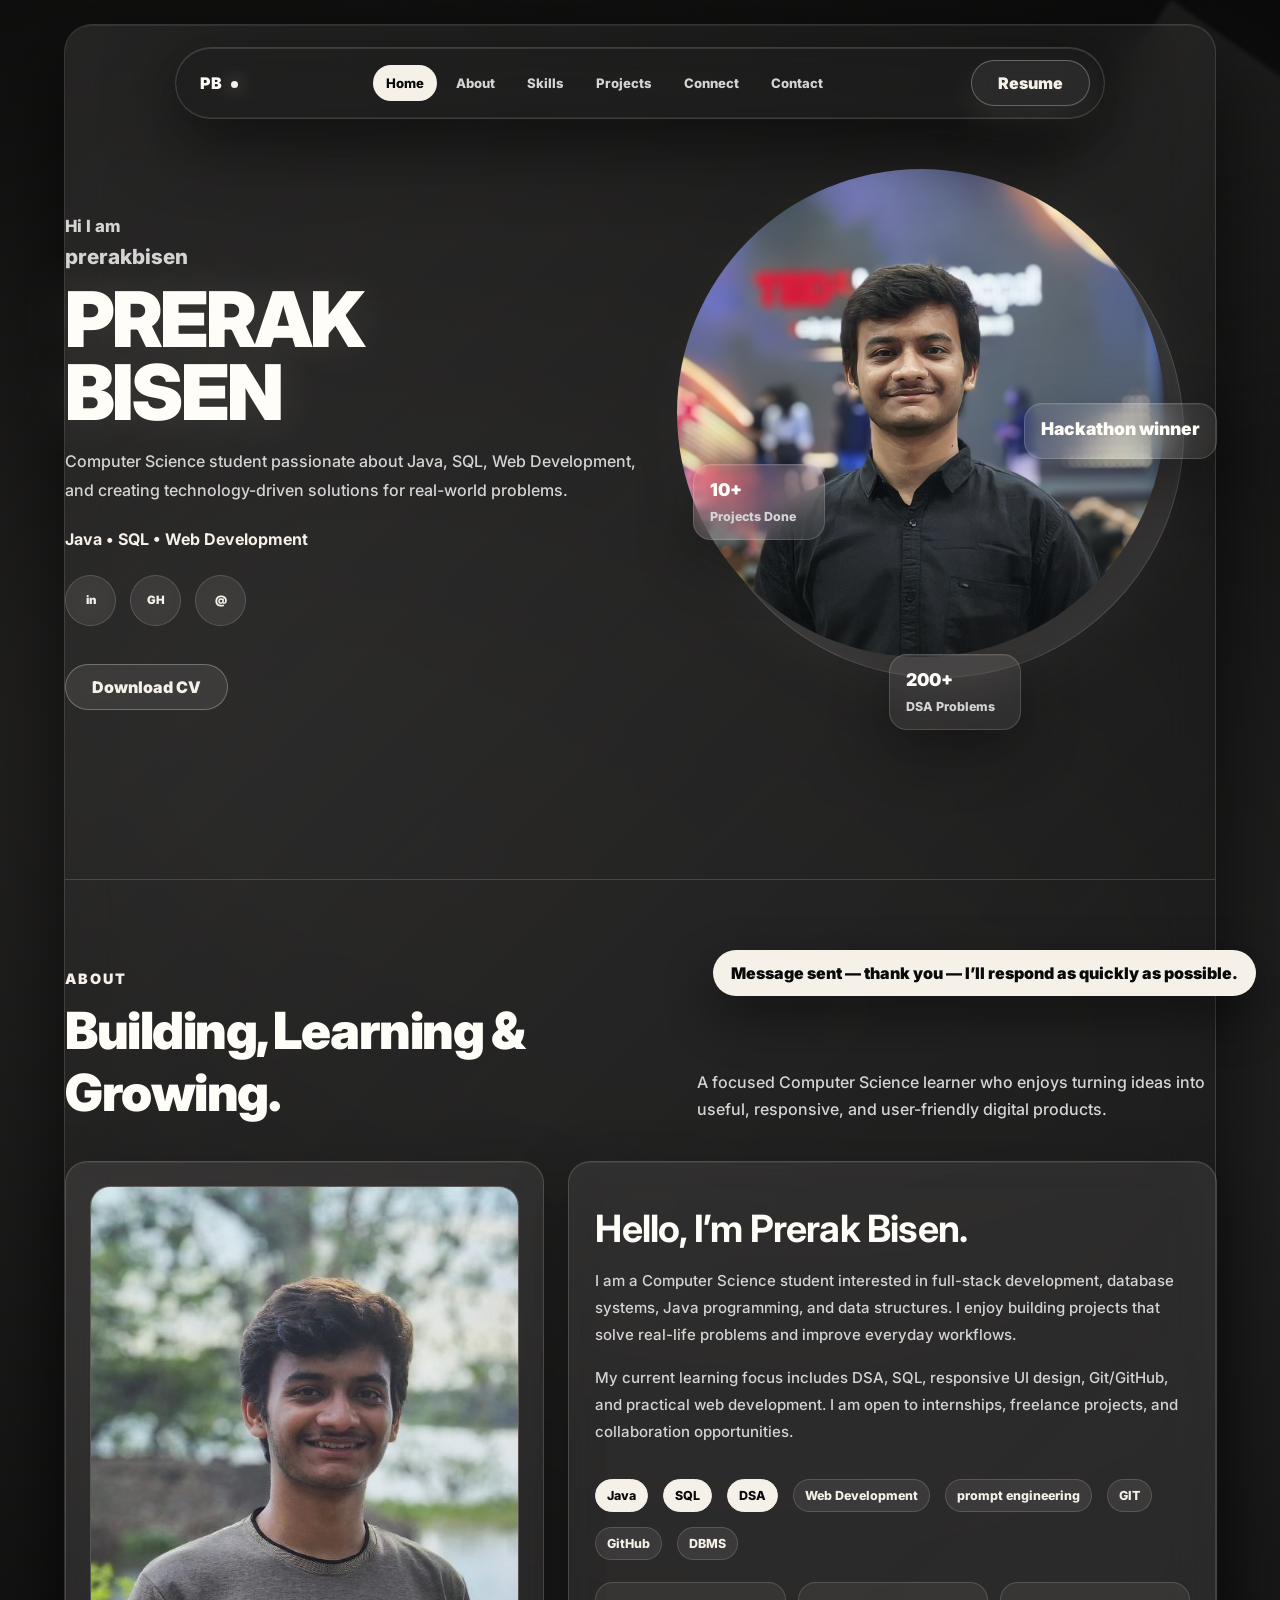
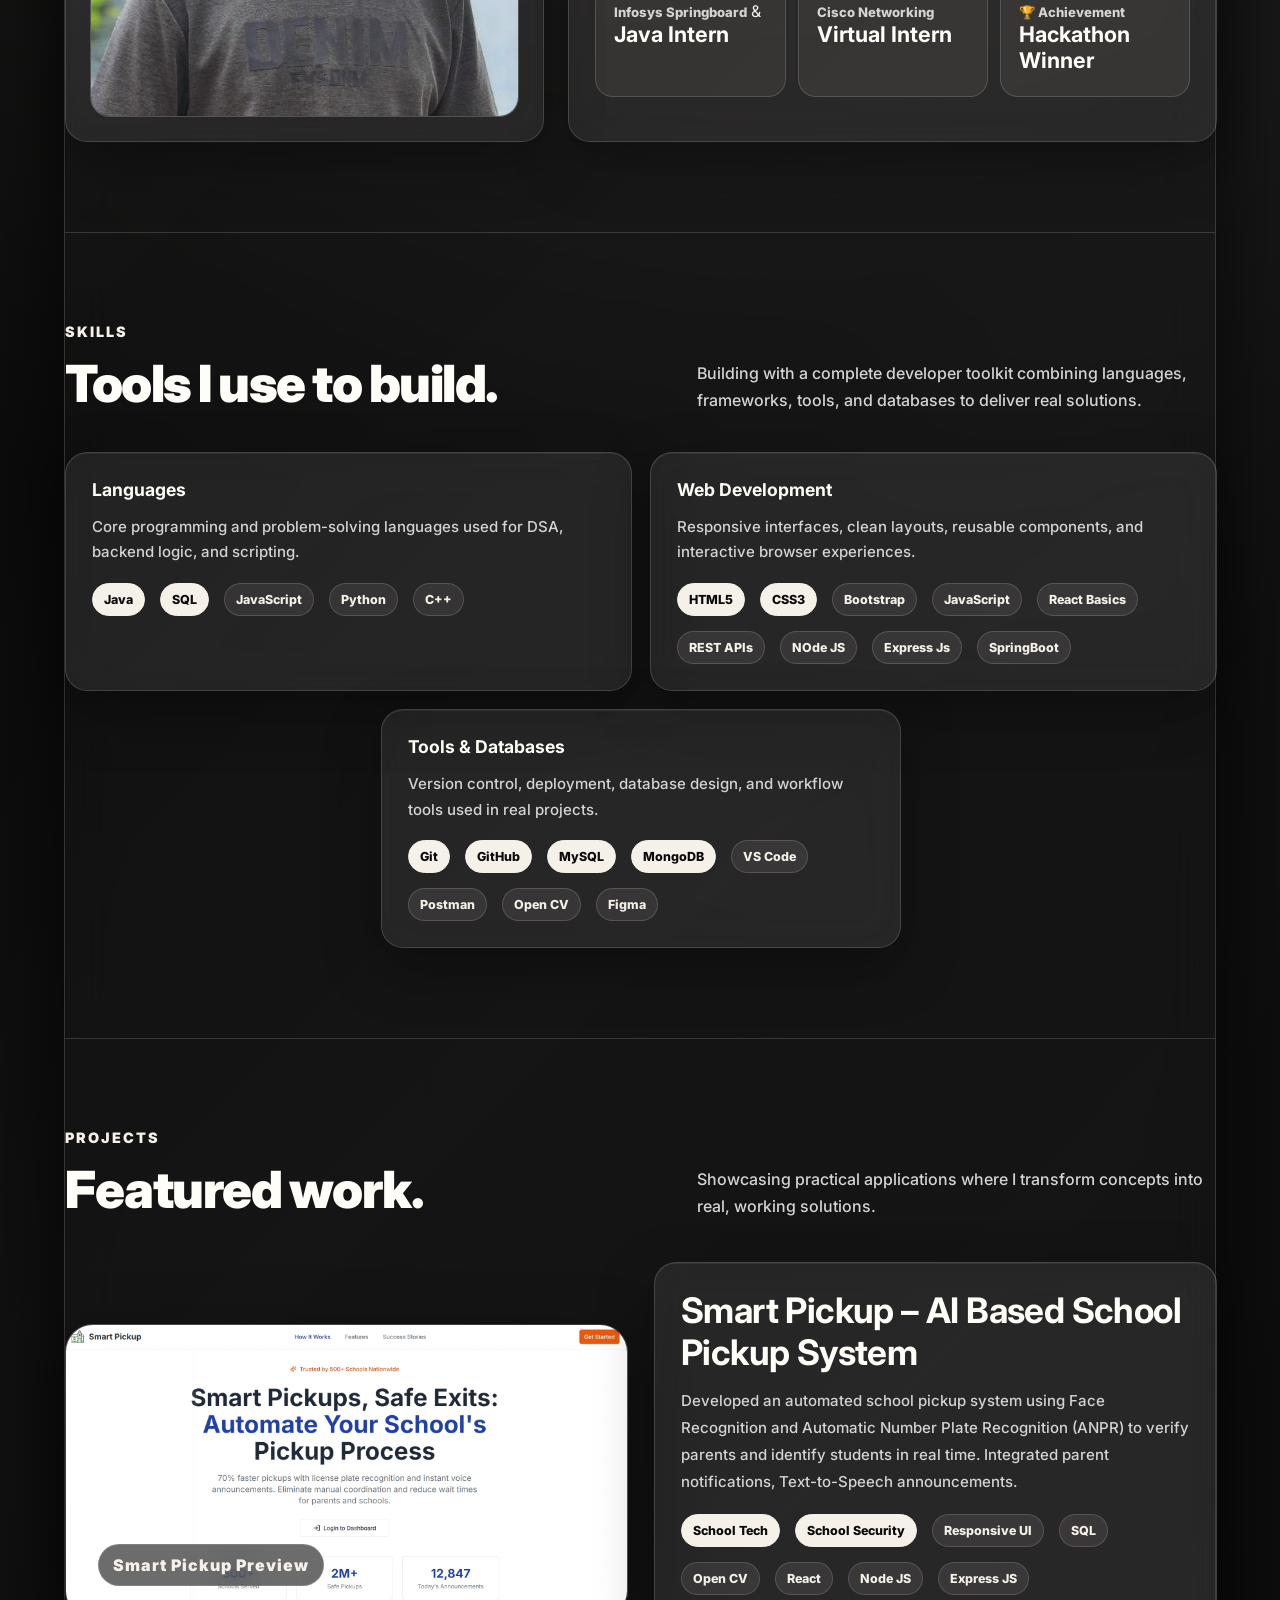
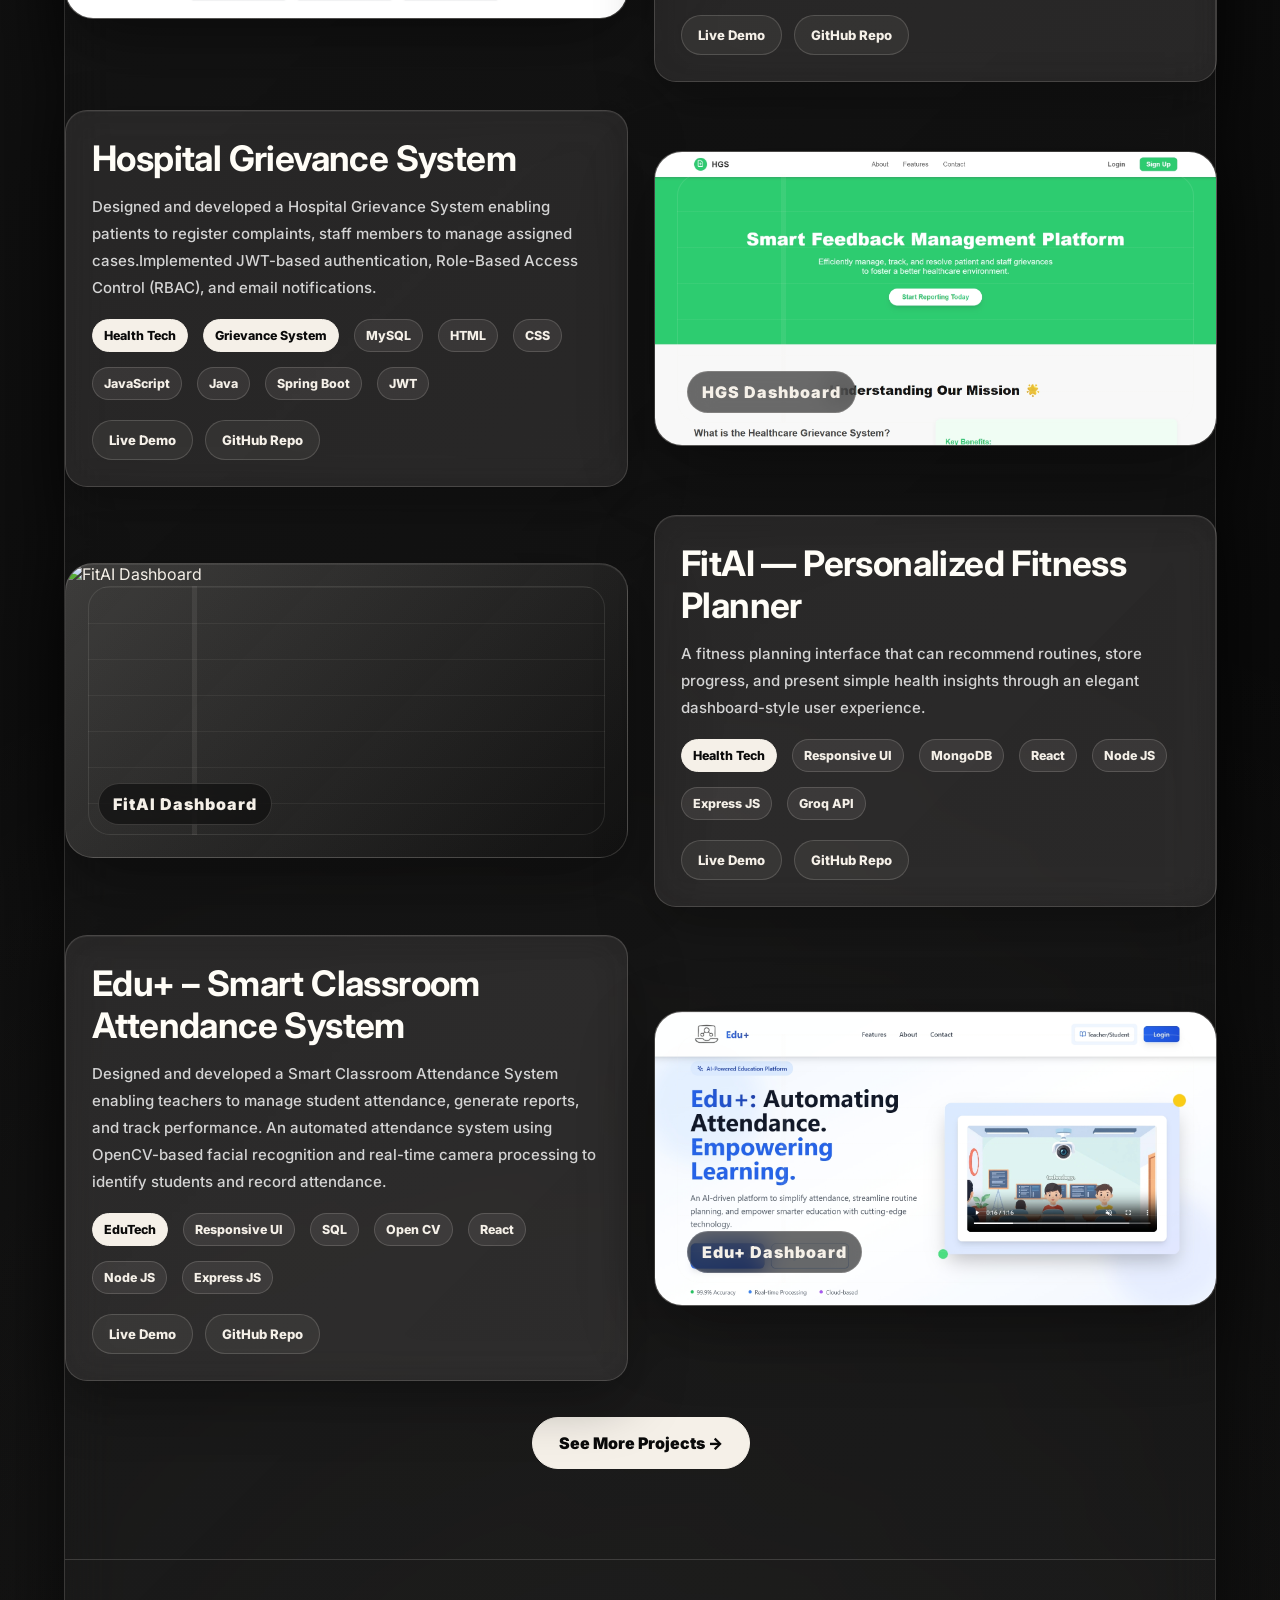
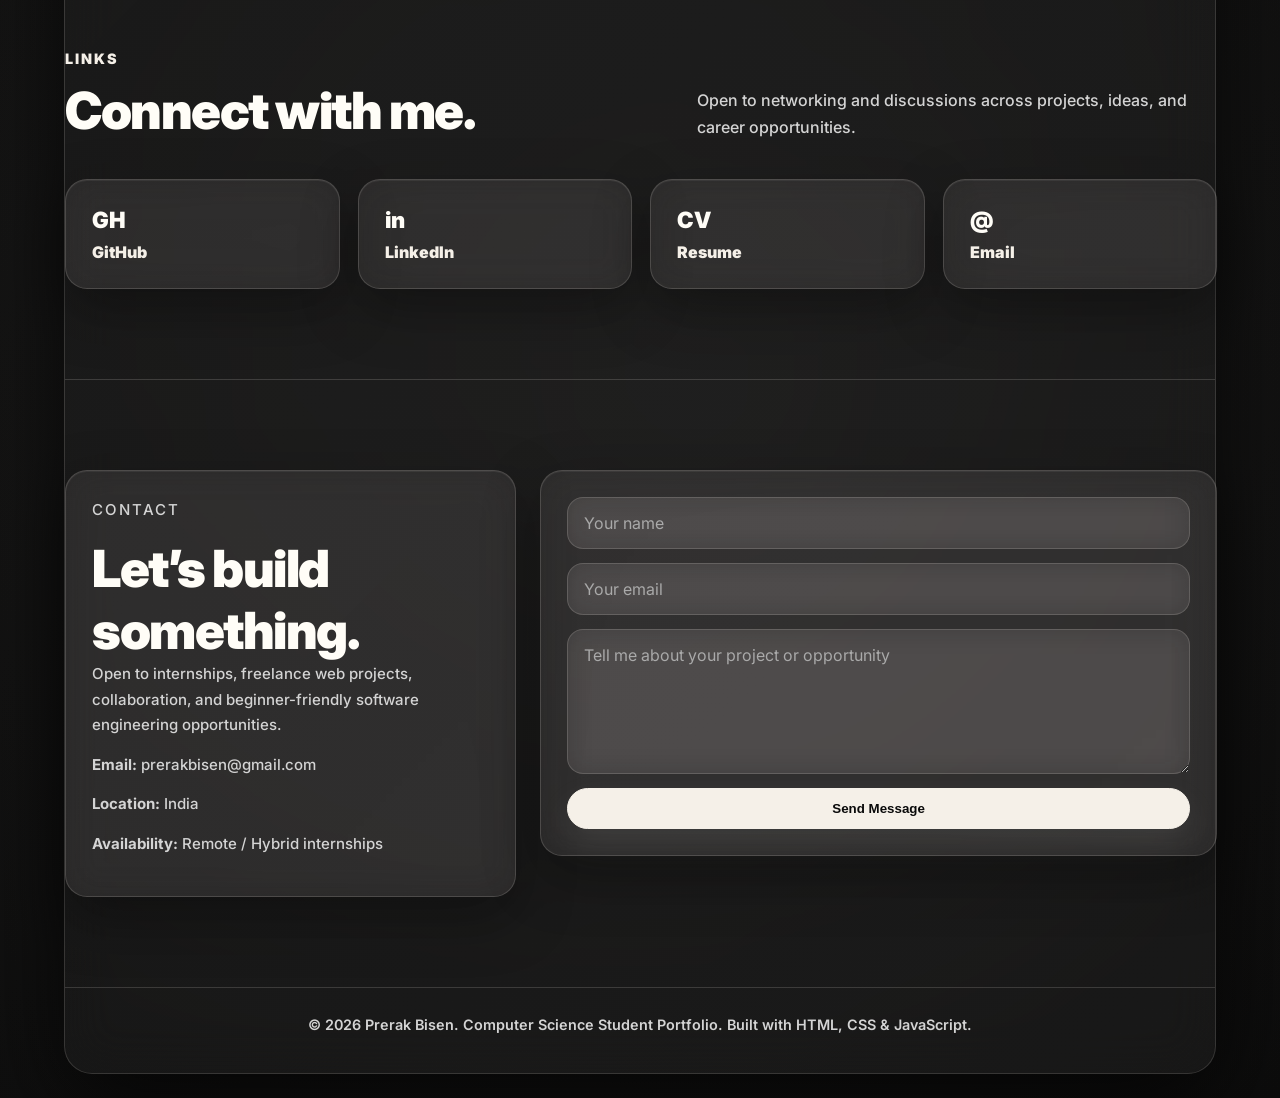
==== index.html @ e12904e0 "Portfolio" ====
<!DOCTYPE html>
<html lang="en">

<head>
  <meta charset="UTF-8" />
  <meta name="viewport" content="width=device-width, initial-scale=1.0" />
  <title>Preak Bisen | Portfolio</title>

  <link rel="preconnect" href="https://fonts.googleapis.com">
  <link rel="preconnect" href="https://fonts.gstatic.com" crossorigin>
  <link href="https://fonts.googleapis.com/css2?family=Inter:wght@400;500;600;700;800;900&display=swap"
    rel="stylesheet">
  <link rel="icon" href="projects_img/favicon.png" type="image/x-icon">
  <link rel="stylesheet" href="index.css">
</head>

<body>
  <div class="shell">
    <header class="navbar" id="navbar">
      <nav class="nav-inner" aria-label="Main navigation">

        <a href="#home" class="logo">PB</a>

        <button class="menu-btn" id="menuBtn" aria-label="Open menu" aria-expanded="false">☰</button>

        <ul class="nav-links" id="navLinks">
          <li><a class="active" href="#home">Home</a></li>
          <li><a href="#about">About</a></li>
          <li><a href="#skills">Skills</a></li>
          <li><a href="#projects">Projects</a></li>
          <li><a href="#connect">Connect</a></li>
          <li><a href="#contact">Contact</a></li>
        </ul>

        <!-- <a href="#contact" class="nav-cta">Hire Me</a> -->
        <a href="/projects_img/Prerak__Bisen.pdf" class="btn-outline nav-cta" open>Resume</a>
      </nav>
    </header>

    <main>
      <section id="home" class="hero container">
        <div class="hero-copy">
          <p class="eyebrow">Hi I am</p>

          <p class="name">prerakbisen</p>

          <h1>PRERAK<br>BISEN</h1>

          <p class="bio">
            Computer Science student passionate about Java, SQL, Web Development, and creating technology-driven
            solutions for real-world problems. <br>
          <h4>Java • SQL • Web Development</h4>
          </p>

          <div class="socials" aria-label="Social links">

            <a href="https://www.linkedin.com/in/prerakbisen/" target="_blank" rel="noopener" title="LinkedIn">in</a>
            <a href="https://github.com/prerakbisen" target="_blank" rel="noopener" title="GitHub">GH</a>
            <!-- <a href="https://twitter.com" target="_blank" rel="noopener" title="Twitter/X">X</a> -->
            <a href="mailto:prerakbisen@gmail.com" title="Email">@</a>
          </div>

          <div class="hero-actions">
            <!-- <a href="#contact" class="btn-primary">Hire Me</a> -->

            <a href="/projects_img/Prerak__Bisen.pdf" class="btn-outline" download>Download CV</a>
          </div>

        </div>

        <div class="hero-image" aria-label="Professional headshot">
          <div class="portrait-circle">
            <img src="projects_img/heroimg1.jpg" alt="Prerak Bisen" class="person-photo">
          </div>

          <div class="hero-floating-card hero-card-left">
            <strong>10+</strong>
            <span>Projects Done</span>
          </div>

          <div class="hero-floating-card hero-card-right">
            <strong>Hackathon winner</strong>
            <span></span>
          </div>

          <div class="hero-floating-card hero-card-bottom">
            <strong>200+</strong>
            <span>DSA Problems</span>
          </div>
        </div>
      </section>

      <section id="about">
        <div class="container">
          <div class="section-head">
            <div>
              <p class="section-kicker">About</p>
              <h2 class="section-title">Building, Learning & Growing.</h2>
            </div>
            <p class="section-desc">
              A focused Computer Science learner who enjoys turning ideas into useful, responsive, and user-friendly
              digital products.
            </p>
          </div>

          <div class="about-grid">
            <article class="glass-card about-photo-card">

              <div class="about-photo-frame">
                <img src="projects_img/aboutimg1.jpg" alt="Prerak Bisen" class="about-photo">
              </div>
            </article>

            <article class="glass-card about-content">

              <h3>Hello, I’m Prerak Bisen.</h3>
              <p>
                I am a Computer Science student interested in full-stack development, database systems, Java
                programming, and data structures. I enjoy building projects that solve real-life problems and improve
                everyday workflows.
              </p>
              <p>
                My current learning focus includes DSA, SQL, responsive UI design, Git/GitHub, and practical web
                development. I am open to internships, freelance projects, and collaboration opportunities.
              </p>

              <div class="badges">
                <span class="badge hot">Java</span>
                <span class="badge hot">SQL</span>
                <span class="badge hot">DSA</span>
                <span class="badge">Web Development</span>
                <span class="badge">prompt engineering</span>
                <span class="badge">GIT</span>
                <span class="badge">GitHub</span>
                <span class="badge">DBMS</span>

              </div>

              <div class="about-highlights">
                <div class="about-mini">
                  <span>Infosys Springboard</span> &
                  <strong>Java Intern</strong>
                </div>
                <div class="about-mini">
                  <span>Cisco Networking</span>
                  <strong>Virtual Intern</strong>
                </div>
                <div class="about-mini">
                  <span>🏆 Achievement</span>
                  <strong>Hackathon Winner</strong>
                </div>

              </div>

            </article>
          </div>
        </div>
      </section>

      <section id="skills">
        <div class="container">
          <div class="section-head">
            <div>
              <p class="section-kicker">Skills</p>
              <h2 class="section-title">Tools I use to build.</h2>
            </div>
            <p class="section-desc">Building with a complete developer toolkit combining languages, frameworks, tools, and databases to deliver real solutions.</p>
          </div>

          <div class="grid-3">
            <article class="glass-card">
              <h3>Languages</h3>

              <p>Core programming and problem-solving languages used for DSA, backend logic, and scripting.</p>
              <div class="badges">
                <span class="badge hot">Java</span>
                <span class="badge hot">SQL</span>
                <span class="badge">JavaScript</span>
                <span class="badge">Python</span>
                <span class="badge">C++</span>
              </div>
            </article>

            <article class="glass-card">
              <h3>Web Development</h3>

              <p>Responsive interfaces, clean layouts, reusable components, and interactive browser experiences.</p>
              <div class="badges">
                <span class="badge hot">HTML5</span>
                <span class="badge hot">CSS3</span>
                <span class="badge">Bootstrap</span>
                <span class="badge">JavaScript</span>
                <span class="badge">React Basics</span>
                <span class="badge">REST APIs</span>
                <span class="badge">NOde JS</span>
                <span class="badge">Express Js</span>
                <span class="badge">SpringBoot</span>
              </div>
            </article>

            <article class="glass-card">
              <h3>Tools & Databases</h3>

              <p>Version control, deployment, database design, and workflow tools used in real projects.</p>
              <div class="badges">
                <span class="badge hot">Git</span>
                <span class="badge hot">GitHub</span>
                <span class="badge hot">MySQL</span>
                <span class="badge hot">MongoDB</span>
                <span class="badge">VS Code</span>
                <span class="badge">Postman</span>
                <span class="badge">Open CV</span>
                <span class="badge">Figma</span>
              </div>
            </article>
          </div>
        </div>
      </section>

      <section id="projects">
        <div class="container">
          <div class="section-head">
            <div>
              <p class="section-kicker">Projects</p>
              <h2 class="section-title">Featured work.</h2>
            </div>
            <p class="section-desc">Showcasing practical applications where I transform concepts into real, working solutions.</p>
          </div>

          <!-- <div class="projects-grid"> -->
          <!-- <article class="glass-card project-card">

              <h3>Notica School Alert System</h3>
              <p>A notification-based school pickup system that helps primary school staff inform students when their
                parents arrive at the gate.</p>
              <div class="badges"><span class="badge">HTML</span><span class="badge">CSS</span><span
                  class="badge">JavaScript</span><span class="badge">Firebase</span></div>
              <div class="project-links"><a class="small-link" href="#">Live Demo</a><a class="small-link"
                  href="#">GitHub Repo</a></div>
            </article> -->

          <!-- <article class="glass-card project-card">

              <h3>FitAI Fitness Planner</h3>
              <p>A smart fitness planning concept that recommends workout routines, tracks progress, and gives
                personalized health-focused guidance.</p>
              <div class="badges"><span class="badge">JavaScript</span><span class="badge">UI Design</span><span
                  class="badge">Local Storage</span></div>
              <div class="project-links"><a class="small-link" href="#">Live Demo</a><a class="small-link"
                  href="#">GitHub Repo</a></div>
            </article> -->
          <!-- </div> -->

          <div class="project-showcase" aria-label="Project image gallery and details">
            <article class="zigzag-project">

              <div class="project-visual" data-label="Smart Pickup Preview">
                <img src="/projects_img/smartpickup.png" alt="Smart Pickup Preview">
              </div>
              <div class="glass-card zigzag-content">
                <h3>Smart Pickup – AI Based School Pickup System</h3>
                <p>
                  Developed an automated school pickup system using Face Recognition and Automatic Number Plate
                  Recognition (ANPR) to verify
                  parents and identify students in real time. Integrated parent notifications, Text-to-Speech
                  announcements.
                </p>
                <div class="badges">
                  <span class="badge hot">School Tech</span>
                  <span class="badge hot">School Security</span>
                  <span class="badge">Responsive UI</span>
                  <span class="badge">SQL</span>
                  <span class="badge">Open CV</span>
                  <span class="badge">React</span>
                  <span class="badge">Node JS</span>
                  <span class="badge">Express JS</span>
                </div>
                <div class="zigzag-actions">
                  <a class="small-link" href="https://smart-pickup-home.vercel.app/" target="_blank" rel="noopener">Live
                    Demo</a>
                  <a class="small-link" href="https://github.com/prerakbisen/Smart_pickup" target="_blank"
                    rel="noopener">GitHub Repo</a>
                </div>
              </div>
            </article>


            <article class="zigzag-project">

              <div class="project-visual" data-label="HGS Dashboard">
                <img src="/projects_img/hgs.png" alt="HGS Dashboard">
              </div>
              <div class="glass-card zigzag-content">
                <h3>Hospital Grievance System</h3>
                <p>
                  Designed and developed a Hospital Grievance System enabling patients to register complaints, staff
                  members to manage assigned cases.Implemented JWT-based authentication, Role-Based Access Control (RBAC), and email notifications.
                </p>
                <div class="badges">
                  <span class="badge hot">Health Tech</span>
                  <span class="badge hot">Grievance System</span>
                  <!-- <span class="badge">SQL</span> -->
                  <span class="badge">MySQL</span>
                  <span class="badge">HTML</span>
                  <span class="badge">CSS</span>
                  <span class="badge">JavaScript</span>
                  <span class="badge">Java</span>
                  <span class="badge">Spring Boot</span>
                  <span class="badge">JWT</span>
                </div>
                <div class="zigzag-actions">

                  <a class="small-link" href="https://prerakbisen.github.io/hgs/" target="_blank" rel="noopener">Live Demo</a>
                  <a class="small-link" href="https://github.com/prerakbisen/Resolve_It" target="_blank" rel="noopener">GitHub Repo</a>
                </div>
              </div>
            </article>

            <article class="zigzag-project">

              <div class="project-visual" data-label="FitAI Dashboard">
                <img src="/projects_img/fitai.png" alt="FitAI Dashboard">
              </div>
              <div class="glass-card zigzag-content">
                <h3>FitAI — Personalized Fitness Planner</h3>
                <p>
                  A fitness planning interface that can recommend routines, store progress, and present simple health
                  insights through an elegant dashboard-style user experience.
                </p>
                <div class="badges">
                  <span class="badge hot">Health Tech</span>
                  <span class="badge">Responsive UI</span>
                  <span class="badge">MongoDB</span>
                  <!-- <span class="badge">Open CV</span> -->
                  <span class="badge">React</span>
                  <span class="badge">Node JS</span>
                  <span class="badge">Express JS</span>
                  <span class="badge">Groq API</span>
                </div>
                <div class="zigzag-actions">

                  <a class="small-link" href="https://navkalpana-ricr-nk-0043-ui.onrender.com/" target="_blank"
                    rel="noopener">Live Demo</a>
                  <a class="small-link" href="https://github.com/prerakbisen/NavKalpana-RICR-NK-0043" target="_blank"
                    rel="noopener">GitHub Repo</a>
                </div>
              </div>
            </article>


            <article class="zigzag-project">

              <div class="project-visual" data-label="Edu+ Dashboard">
                <img src="/projects_img/edu+.png" alt="Edu+ Dashboard">
              </div>
              <div class="glass-card zigzag-content">
                <h3>Edu+ – Smart Classroom Attendance System</h3>
                <p>
                  Designed and developed a Smart Classroom Attendance System enabling teachers to manage student attendance, generate reports, and track performance.
                  An automated attendance system using OpenCV-based facial recognition and real-time camera processing to identify 
students and record attendance. 
                </p>
                <div class="badges">
                  <span class="badge hot">EduTech</span>
                  <span class="badge">Responsive UI</span>
                  <span class="badge">SQL</span>
                  <span class="badge">Open CV</span>
                  <span class="badge">React</span>
                  <span class="badge">Node JS</span>
                  <span class="badge">Express JS</span>
                </div>
                <div class="zigzag-actions">

                  <a class="small-link" href="https://eduplus-home.vercel.app/" target="_blank" rel="noopener">Live Demo</a>
                  <a class="small-link" href="https://github.com/prerakbisen/eduplus" target="_blank" rel="noopener">GitHub Repo</a>
                </div>
              </div>
            </article>

            
          </div>

          <div class="projects-actions">
            <a class="see-more-btn" href="projects.html">See More Projects →</a>
          </div>
        </div>
      </section>

      <section id="connect">
        <div class="container">
          <div class="section-head">
            <div>
              <p class="section-kicker">Links</p>
              <h2 class="section-title">Connect with me.</h2>
            </div>
            <p class="section-desc">Open to networking and discussions across projects, ideas, and career opportunities.</p>
          </div>

          <div class="connect-row">

            <a class="glass-card connect-btn" href="https://github.com/prerakbisen" target="_blank"
              rel="noopener"><span>GH</span>GitHub</a>
            <a class="glass-card connect-btn" href="https://in.linkedin.com/in/prerakbisen" target="_blank"
              rel="noopener"><span>in</span>LinkedIn</a>
            <a class="glass-card connect-btn" href="/projects_img/Prerak__Bisen.pdf" download><span>CV</span>Resume</a>
            <a class="glass-card connect-btn" href="mailto:prerakbisen@gmail.com"><span>@</span>Email</a>
          </div>
        </div>
      </section>

      <section id="contact">
        <div class="container contact-wrap">
          <div class="contact-info glass-card">
            <p class="section-kicker">Contact</p>
            <h2 class="section-title">Let’s build something.</h2>

            <p class="section-desc">Open to internships, freelance web projects, collaboration, and beginner-friendly
              software engineering opportunities.</p>
            <p><strong>Email:</strong> prerakbisen@gmail.com</p>
            <p><strong>Location:</strong> India</p>
            <p><strong>Availability:</strong> Remote / Hybrid internships</p>
          </div>

          <form class="glass-card" id="contactForm">
            <input type="text" name="name" placeholder="Your name" required>
            <input type="email" name="email" placeholder="Your email" required>
            <textarea name="message" placeholder="Tell me about your project or opportunity" required></textarea>
            <button class="btn-primary" type="submit">Send Message</button>
          </form>
        </div>
      </section>
    </main>

    <footer>

      © 2026 Prerak Bisen. Computer Science Student Portfolio. Built with HTML, CSS & JavaScript.
    </footer>
  </div>

  <div class="toast" id="toast">Message sent — thank you — I’ll respond as quickly as possible.</div>
  <script src="index.js"></script>
</body>

</html>
---- index.css ----
:root {
      --black: #0a0a0a;
      --black-2: #111111;
      --black-3: #1a1a1a;

      --cream: #f5f0e8;
      --cream-2: #fffdf7;

      --gray: #6b6b6b;
      --gray-light: #d4d4d4;
      --gray-soft: rgba(212, 212, 212, 0.12);

      --bg: var(--black);
      --text: var(--cream);
      --heading: var(--cream-2);
      --muted: var(--gray-light);
      --muted-dark: #9a9a9a;

      --glass: rgba(245, 240, 232, 0.075);
      --glass-strong: rgba(245, 240, 232, 0.13);
      --glass-dark: rgba(26, 26, 26, 0.68);

      --line: rgba(245, 240, 232, 0.16);
      --line-strong: rgba(245, 240, 232, 0.3);

      --shadow: 0 30px 95px rgba(0, 0, 0, 0.7);
      --glow: 0 0 70px rgba(245, 240, 232, 0.08);

      --nav-height: 70px;
      --section-width: 90vw;
      --section-max: 1280px;
      --radius-xl: 28px;
      --radius-lg: 22px;
      --radius-pill: 999px;
    }

    * {
      margin: 0;
      padding: 0;
      box-sizing: border-box;
    }

    html {
      scroll-behavior: smooth;
      scroll-padding-top: 120px;
    }

    body {
      font-family: "Inter", system-ui, -apple-system, BlinkMacSystemFont, "Segoe UI", sans-serif;
      color: var(--text);
      background:
        radial-gradient(circle at 15% 12%, rgba(245, 240, 232, 0.13), transparent 26%),
        radial-gradient(circle at 84% 18%, rgba(212, 212, 212, 0.08), transparent 24%),
        radial-gradient(circle at 55% 88%, rgba(245, 240, 232, 0.08), transparent 28%),
        linear-gradient(135deg, #000 0%, #111 42%, #050505 100%);
      min-height: 100vh;
      overflow-x: hidden;
    }

    body::before {
      content: "";
      position: fixed;
      inset: 0;
      background-image:
        linear-gradient(rgba(245, 240, 232, 0.035) 1px, transparent 1px),
        linear-gradient(90deg, rgba(245, 240, 232, 0.035) 1px, transparent 1px);
      background-size: 58px 58px;
      mask-image: radial-gradient(circle at center, #000 0%, transparent 78%);
      pointer-events: none;
      z-index: -2;
    }

    body::after {
      content: "";
      position: fixed;
      width: 560px;
      height: 560px;
      right: -240px;
      top: 110px;
      background: linear-gradient(135deg, rgba(245, 240, 232, 0.08), transparent 60%);
      transform: rotate(35deg);
      pointer-events: none;
      z-index: -1;
      filter: blur(2px);
    }

    a {
      color: inherit;
      text-decoration: none;
    }

    img {
      max-width: 100%;
      display: block;
    }

    .shell {
      width: var(--section-width);
      max-width: var(--section-max);
      margin: 24px auto;
      border: 1px solid var(--line);
      border-radius: var(--radius-xl);
      background: rgba(26, 26, 26, 0.32);
      box-shadow: var(--shadow), inset 0 1px 0 rgba(255, 253, 247, 0.08);
      backdrop-filter: blur(24px);
      -webkit-backdrop-filter: blur(24px);
      overflow: visible;
      position: relative;
    }

    .shell::before {
      content: "";
      position: absolute;
      inset: 0;
      border-radius: inherit;
      background:
        linear-gradient(135deg, rgba(245, 240, 232, 0.08), transparent 28%, rgba(212, 212, 212, 0.035));
      pointer-events: none;
    }

    .container {
      width: var(--section-width);
      max-width: calc(var(--section-max) - 120px);
      margin: 0 auto;
      position: relative;
      z-index: 2;
    }

    .navbar {
      position: sticky;
      top: 22px;
      left: auto;
      transform: none;
      width: min(930px, 90vw);
      min-height: var(--nav-height);
      z-index: 1000;
      margin: 22px auto 0;
      background: rgba(26, 26, 26, 0.66);
      border: 1px solid var(--line);
      border-radius: var(--radius-pill);
      backdrop-filter: blur(28px) saturate(150%);
      -webkit-backdrop-filter: blur(28px) saturate(150%);
      box-shadow:
        0 20px 70px rgba(0, 0, 0, 0.62),
        inset 0 1px 0 rgba(255, 253, 247, 0.12),
        inset 0 -1px 0 rgba(245, 240, 232, 0.06);
      transition: 0.32s ease;
    }

    .navbar.scrolled {
      top: 14px;
      width: min(820px, 90vw);
      background: rgba(10, 10, 10, 0.78);
    }

    .nav-inner {
      min-height: var(--nav-height);
      padding: 0 14px 0 24px;
      display: flex;
      align-items: center;
      justify-content: space-between;
      gap: 16px;
    }

    .logo {
      font-weight: 900;
      color: var(--cream-2);
      letter-spacing: 1px;
      font-size: 1rem;
      white-space: nowrap;
    }

    .logo::after {
      content: "";
      display: inline-block;
      width: 7px;
      height: 7px;
      margin-left: 8px;
      border-radius: 50%;
      background: var(--cream);
      box-shadow: 0 0 18px rgba(245, 240, 232, 0.7);
      vertical-align: middle;
    }

    .nav-links {
      display: flex;
      align-items: center;
      gap: 6px;
      list-style: none;
      font-size: 0.82rem;
      font-weight: 800;
      color: var(--muted);
    }

    .nav-links a {
      display: block;
      padding: 10px 13px;
      border-radius: var(--radius-pill);
      transition: 0.25s ease;
    }

    .nav-links a:hover,
    .nav-links a.active {
      background: var(--cream);
      color: var(--black);
    }

    .nav-cta,
    .btn-primary {
      border: 1px solid var(--cream);
      background: var(--cream);
      color: var(--black);
      font-weight: 900;
      padding: 12px 22px;
      border-radius: var(--radius-pill);
      cursor: pointer;
      transition: 0.25s ease;
      white-space: nowrap;
      box-shadow: 0 14px 34px rgba(245, 240, 232, 0.08);
    }

    .nav-cta:hover,
    .btn-primary:hover {
      transform: translateY(-2px);
      background: var(--cream-2);
      box-shadow: 0 18px 48px rgba(245, 240, 232, 0.13);
    }

    .menu-btn {
      display: none;
      width: 44px;
      height: 44px;
      border: 1px solid var(--line);
      border-radius: 50%;
      background: rgba(245, 240, 232, 0.08);
      color: var(--cream);
      font-size: 1.35rem;
      cursor: pointer;
    }

    .hero {
      min-height: 700px;
      display: grid;
      grid-template-columns: 1fr 0.9fr;
      align-items: center;
      gap: 45px;
      padding: 70px 0 80px;
    }

    .eyebrow {
      color: var(--muted);
      font-weight: 800;
      font-size: 1.05rem;
      margin-bottom: 8px;
    }

    .hero .name {
      color: var(--gray-light);
      font-size: 1.3rem;
      font-weight: 800;
    }

    .hero h1 {
      font-size: clamp(2.8rem, 6vw, 5.7rem);
      line-height: 0.95;
      color: var(--heading);
      letter-spacing: -3px;
      margin: 15px 0 17px;
      font-weight: 900;
      text-shadow: 0 0 50px rgba(245, 240, 232, 0.12);
    }

    .bio {
      max-width: 620px;
      color: var(--muted);
      line-height: 1.8;
      font-weight: 500;
      margin-bottom: 24px;
    }

    .socials {
      display: flex;
      gap: 14px;
      margin: 26px 0 38px;
    }

    .socials a {
      width: 51px;
      height: 51px;
      display: grid;
      place-items: center;
      border-radius: 50%;
      background: var(--glass);
      border: 1px solid var(--line);
      color: var(--cream);
      font-size: 0.72rem;
      font-weight: 900;
      transition: 0.25s ease;
      backdrop-filter: blur(12px);
    }

    .socials a:hover {
      color: var(--black);
      background: var(--cream);
      transform: translateY(-3px);
    }

    .hero-actions {
      display: flex;
      align-items: center;
      gap: 16px;
      margin-bottom: 62px;
      flex-wrap: wrap;
    }

    .btn-outline {
      border: 1px solid var(--line-strong);
      color: var(--cream);
      background: var(--glass);
      font-weight: 900;
      padding: 12px 26px;
      border-radius: var(--radius-pill);
      cursor: pointer;
      transition: 0.25s ease;
      backdrop-filter: blur(14px);
    }

    .btn-outline:hover {
      color: var(--black);
      background: var(--cream);
      transform: translateY(-2px);
    }

    .stats {
      display: inline-grid;
      grid-template-columns: repeat(3, 1fr);
      background: var(--glass);
      border-radius: 18px;
      border: 1px solid var(--line);
      overflow: hidden;
      min-width: 430px;
      backdrop-filter: blur(18px);
      box-shadow: var(--glow);
    }

    .stat {
      padding: 18px 22px;
      border-right: 1px solid var(--line);
    }

    .stat:last-child {
      border-right: 0;
    }

    .stat strong {
      display: block;
      color: var(--cream-2);
      font-size: 1.15rem;
      margin-bottom: 7px;
      font-weight: 900;
    }

    .stat span {
      color: var(--gray-light);
      font-size: 0.86rem;
      font-weight: 800;
    }

    .hero-image {
      position: relative;
      min-height: 520px;
      display: grid;
      place-items: center;
    }

    .portrait-circle {
      width: min(440px, 80vw);
      aspect-ratio: 1;
      border-radius: 50%;
      background: rgba(245, 240, 232, 0.08);
      border: 1px solid var(--line);
      position: absolute;
      right: 6px;
      bottom: 22px;
      box-shadow: inset 0 0 90px rgba(245, 240, 232, 0.06), 0 0 80px rgba(245, 240, 232, 0.05);
      backdrop-filter: blur(16px);
    }

    .person-placeholder {
      position: relative;
      z-index: 2;
      width: min(360px, 72vw);
      height: 510px;
      border-radius: 180px 180px 24px 24px;
      background:
        linear-gradient(180deg, rgba(245, 240, 232, 0.22), rgba(245, 240, 232, 0.03)),
        linear-gradient(135deg, var(--cream), var(--gray), var(--black));
      filter: grayscale(1);
      display: flex;
      align-items: center;
      justify-content: center;
      text-align: center;
      padding: 32px;
      color: var(--cream);
      font-weight: 800;
      line-height: 1.5;
      clip-path: polygon(18% 0, 82% 0, 100% 22%, 100% 100%, 0 100%, 0 22%);
    }

    .person-placeholder::before {
      content: "";
      position: absolute;
      top: 38px;
      width: 132px;
      height: 132px;
      border-radius: 50%;
      background: var(--cream);
      box-shadow: 0 170px 0 80px var(--black-3);
      opacity: 0.9;
    }

    .person-placeholder span {
      position: relative;
      z-index: 4;
      margin-top: 330px;
      background: rgba(10, 10, 10, 0.58);
      border: 1px solid var(--line);
      padding: 10px 14px;
      border-radius: var(--radius-pill);
      backdrop-filter: blur(12px);
    }

    section:not(.hero) {
      padding: 90px 0;
      border-top: 1px solid var(--line);
    }

    .section-head {
      display: flex;
      justify-content: space-between;
      gap: 30px;
      align-items: end;
      margin-bottom: 38px;
    }

    .section-kicker {
      color: var(--cream);
      font-size: 0.9rem;
      font-weight: 900;
      text-transform: uppercase;
      letter-spacing: 2px;
      margin-bottom: 12px;
    }

    .section-title {
      color: var(--heading);
      font-size: clamp(2rem, 4vw, 3.25rem);
      letter-spacing: -1.5px;
      font-weight: 900;
    }

    .section-desc {
      max-width: 520px;
      color: var(--muted);
      line-height: 1.7;
      font-weight: 500;
    }

    .grid-3,
    .projects-grid,
    .connect-row {
      display: grid;
      gap: 18px;
    }

    .grid-3 {
      grid-template-columns: repeat(3, 1fr);
    }

    .projects-grid {
      grid-template-columns: repeat(2, 1fr);
    }

    .connect-row {
      grid-template-columns: repeat(4, 1fr);
    }

    .glass-card {
      background: var(--glass);
      border: 1px solid var(--line);
      border-radius: var(--radius-lg);
      padding: 26px;
      transition: 0.25s ease;
      box-shadow: 0 20px 55px rgba(0, 0, 0, 0.35), inset 0 1px 0 rgba(255, 253, 247, 0.06);
      backdrop-filter: blur(18px);
      -webkit-backdrop-filter: blur(18px);
    }

    .glass-card:hover {
      transform: translateY(-6px);
      border-color: var(--line-strong);
      background: var(--glass-strong);
    }

    .glass-card h3 {
      color: var(--heading);
      margin-bottom: 14px;
      font-size: 1.1rem;
    }

    .glass-card p {
      color: var(--muted);
      line-height: 1.7;
      font-size: 0.94rem;
      font-weight: 500;
    }

    .badges {
      display: flex;
      flex-wrap: wrap;
      gap: 15px;
      margin-top: 18px;
    }

    .badge {
      color: var(--cream);
      background: rgba(245, 240, 232, 0.08);
      border: 1px solid var(--line);
      padding: 8px 11px;
      border-radius: var(--radius-pill);
      font-size: 0.78rem;
      font-weight: 800;
    }

    .badge.hot {
      color: var(--black);
      background: var(--cream);
      border-color: var(--cream);
    }

    .about-grid {
      display: grid;
      grid-template-columns: 0.85fr 1.15fr;
      gap: 24px;
      align-items: stretch;
    }

    .about-photo-card {
      min-height: 430px;
      display: grid;
      place-items: center;
      overflow: hidden;
      position: relative;
    }

    .about-photo-card::after {
      content: "";
      position: absolute;
      width: 260px;
      height: 260px;
      border-radius: 50%;
      background: rgba(245, 240, 232, 0.08);
      filter: blur(4px);
      bottom: -80px;
      right: -60px;
    }

    .about-avatar {
      width: min(280px, 70vw);
      aspect-ratio: 1;
      border-radius: 50%;
      background:
        radial-gradient(circle at 50% 35%, var(--cream) 0 17%, transparent 18%),
        radial-gradient(circle at 50% 92%, var(--black-3) 0 36%, transparent 37%),
        linear-gradient(135deg, var(--cream), var(--gray), var(--black));
      border: 1px solid var(--line-strong);
      box-shadow: 0 28px 70px rgba(0,0,0,0.45), inset 0 1px 0 rgba(255,253,247,0.12);
      display: grid;
      place-items: end center;
      padding-bottom: 34px;
      color: var(--cream);
      font-weight: 900;
      letter-spacing: 1px;
      text-align: center;
      position: relative;
      z-index: 2;
    }

    .about-content {
      display: grid;
      align-content: center;
    }

    .about-content h3 {
      font-size: clamp(1.7rem, 3vw, 2.35rem);
      color: var(--heading);
      margin-bottom: 16px;
      letter-spacing: -0.8px;
    }

    .about-content p {
      color: var(--muted);
      line-height: 1.8;
      margin-bottom: 16px;
      font-weight: 500;
    }

    .about-highlights {
      display: grid;
      grid-template-columns: repeat(3, 1fr);
      gap: 12px;
      margin-top: 22px;
    }

    .about-mini {
      background: rgba(245, 240, 232, 0.06);
      border: 1px solid var(--line);
      border-radius: 18px;
      padding: 18px;
    }

    .about-mini strong {
      display: block;
      color: var(--cream-2);
      font-size: 1.35rem;
      margin-bottom: 5px;
    }

    .about-mini span {
      color: var(--muted);
      font-size: 0.82rem;
      font-weight: 800;
    }

    .project-card {
      position: relative;
      overflow: hidden;
      min-height: 265px;
    }

    .project-card::after {
      content: "";
      position: absolute;
      width: 170px;
      height: 170px;
      border-radius: 50%;
      background: rgba(245, 240, 232, 0.07);
      right: -60px;
      top: -60px;
      filter: blur(2px);
    }

    .project-card h3 {
      color: var(--heading);
      font-size: 1.35rem;
      margin-bottom: 13px;
      position: relative;
      z-index: 2;
    }

    .project-links {
      display: flex;
      gap: 12px;
      margin-top: 24px;
      flex-wrap: wrap;
      position: relative;
      z-index: 2;
    }

    .small-link {
      border: 1px solid var(--line);
      color: var(--cream);
      background: rgba(245, 240, 232, 0.06);
      padding: 9px 13px;
      border-radius: var(--radius-pill);
      font-size: 0.82rem;
      font-weight: 800;
      transition: 0.25s ease;
    }

    .small-link:hover {
      color: var(--black);
      background: var(--cream);
      border-color: var(--cream);
    }

    .project-showcase {
      margin-top: 42px;
      display: grid;
      gap: 28px;
    }

    .zigzag-project {
      display: grid;
      grid-template-columns: 1fr 1fr;
      gap: 26px;
      align-items: center;
    }

    .zigzag-project:nth-child(even) .project-visual {
      order: 2;
    }

    .project-visual {
      height: 295px;
      border-radius: 28px;
      border: 1px solid var(--line);
      background:
        linear-gradient(135deg, rgba(245,240,232,0.16), rgba(245,240,232,0.03)),
        linear-gradient(135deg, var(--black-3), var(--black));
      box-shadow: 0 24px 70px rgba(0,0,0,0.45), inset 0 1px 0 rgba(255,253,247,0.08);
      backdrop-filter: blur(18px);
      overflow: hidden;
      position: relative;
    }
    .project-visual img {
      width: 100%;
      height: 100%;
      object-fit: cover;
      display: block;
    }

    .project-visual::before {
      content: "";
      position: absolute;
      inset: 22px;
      border-radius: 22px;
      background:
        linear-gradient(90deg, transparent 0 20%, rgba(245,240,232,0.08) 20% 21%, transparent 21% 100%),
        linear-gradient(rgba(245,240,232,0.06) 1px, transparent 1px);
      background-size: 100% 100%, 100% 36px;
      border: 1px solid rgba(245,240,232,0.1);
      z-index: 1;
    }

    .project-visual::after {
      content: attr(data-label);
      position: absolute;
      left: 32px;
      bottom: 32px;
      color: var(--cream);
      font-weight: 900;
      letter-spacing: 1px;
      background: rgba(10,10,10,0.6);
      border: 1px solid var(--line);
      border-radius: var(--radius-pill);
      padding: 10px 14px;
      backdrop-filter: blur(14px);
      z-index: 2;
    }

    .zigzag-content h3 {
      color: var(--heading);
      font-size: clamp(1.5rem, 3vw, 2.2rem);
      margin-bottom: 14px;
      letter-spacing: -0.6px;
    }

    .zigzag-content p {
      color: var(--muted);
      line-height: 1.8;
      margin-bottom: 16px;
    }

    .zigzag-actions {
      display: flex;
      gap: 12px;
      flex-wrap: wrap;
      margin-top: 20px;
    }

    .zigzag-actions .small-link {
      padding: 11px 16px;
    }

    .projects-actions {
      display: flex;
      justify-content: center;
      margin-top: 36px;
    }

    .see-more-btn {
      display: inline-flex;
      align-items: center;
      gap: 10px;
      border: 1px solid var(--cream);
      background: var(--cream);
      color: var(--black);
      font-weight: 900;
      padding: 15px 26px;
      border-radius: var(--radius-pill);
      transition: 0.25s ease;
    }

    .see-more-btn:hover {
      transform: translateY(-3px);
      background: var(--cream-2);
      box-shadow: 0 20px 55px rgba(245,240,232,0.12);
    }

    .connect-btn {
      min-height: 105px;
      display: flex;
      flex-direction: column;
      justify-content: center;
      gap: 9px;
      font-weight: 900;
    }

    .connect-btn span {
      color: var(--heading);
      font-size: 1.4rem;
    }

    .contact-wrap {
      display: grid;
      grid-template-columns: 0.8fr 1.2fr;
      gap: 24px;
      align-items: start;
    }

    .contact-info p {
      margin-bottom: 14px;
    }

    form {
      display: grid;
      gap: 14px;
    }

    input,
    textarea {
      width: 100%;
      border: 1px solid var(--line);
      background: rgba(245, 240, 232, 0.08);
      color: var(--cream);
      border-radius: 16px;
      padding: 15px 16px;
      font: inherit;
      outline: none;
      backdrop-filter: blur(14px);
    }

    input::placeholder,
    textarea::placeholder {
      color: #aaa;
    }

    input:focus,
    textarea:focus {
      border-color: var(--cream);
      box-shadow: 0 0 0 4px rgba(245, 240, 232, 0.08);
    }

    textarea {
      min-height: 145px;
      resize: vertical;
    }

    footer {
      padding: 28px 0 40px;
      color: var(--muted);
      text-align: center;
      border-top: 1px solid var(--line);
      font-weight: 600;
      font-size: 0.9rem;
      position: relative;
      z-index: 2;
    }

    .toast {
      position: fixed;
      right: 24px;
      bottom: 24px;
      background: var(--cream);
      color: var(--black);
      padding: 13px 18px;
      border-radius: var(--radius-pill);
      font-weight: 900;
      transform: translateY(120px);
      transition: 0.3s ease;
      z-index: 2000;
      box-shadow: 0 20px 50px rgba(0,0,0,0.45);
    }

    .toast.show {
      transform: translateY(0);
    }

    @media (max-width: 1050px) {
      .nav-links {
        gap: 2px;
        font-size: 0.78rem;
      }

      .nav-links a {
        padding: 9px 10px;
      }
    }

    @media (max-width: 900px) {
      :root {
        --nav-height: 58px;
      }

      .shell {
        width: min(100% - 22px, var(--section-max));
        margin: 11px auto;
        border-radius: 24px;
      }

      .navbar,
      .navbar.scrolled {
        top: 12px;
        width: min(380px, calc(100% - 28px));
        min-height: var(--nav-height);
        border-radius: var(--radius-pill);
        margin-top: 12px;
      }

      .nav-inner {
        min-height: var(--nav-height);
        padding: 0 10px 0 16px;
      }

      .logo {
        font-size: 0.9rem;
      }

      .menu-btn {
        display: block;
        width: 40px;
        height: 40px;
      }

      .nav-links {
        position: absolute;
        top: 68px;
        left: 0;
        right: 0;
        display: none;
        flex-direction: column;
        align-items: stretch;
        gap: 6px;
        padding: 12px;
        background: rgba(26, 26, 26, 0.82);
        border: 1px solid var(--line);
        border-radius: 24px;
        backdrop-filter: blur(22px);
        box-shadow: 0 22px 65px rgba(0,0,0,0.48);
      }

      .nav-links.show {
        display: flex;
      }

      .nav-links a {
        display: block;
        padding: 14px 18px;
      }

      .nav-cta {
        display: none;
      }

      .hero {
        grid-template-columns: 1fr;
        padding-top: 42px;
      }

      .hero-image {
        min-height: 420px;
        order: -1;
      }

      .portrait-circle {
        right: 50%;
        transform: translateX(50%);
        width: min(370px, 78vw);
      }

      .person-placeholder {
        height: 420px;
        width: min(310px, 68vw);
      }

      .person-placeholder span {
        margin-top: 275px;
      }

      .stats {
        min-width: 100%;
      }

      .section-head,
      .contact-wrap,
      .about-grid,
      .zigzag-project {
        grid-template-columns: 1fr;
        display: grid;
      }

      .zigzag-project:nth-child(even) .project-visual {
        order: 0;
      }

      .grid-3,
      .projects-grid,
      .connect-row {
        grid-template-columns: 1fr;
      }

      .about-highlights {
        grid-template-columns: 1fr;
      }
    }

    @media (max-width: 560px) {
      .container {
        width: 90vw;
      }

      .hero h1 {
        letter-spacing: -1.5px;
      }

      .hero-actions {
        align-items: stretch;
        flex-direction: column;
      }

      .btn-primary,
      .btn-outline,
      .see-more-btn {
        text-align: center;
        justify-content: center;
      }

      .stats {
        grid-template-columns: 1fr;
      }

      .stat {
        border-right: 0;
        border-bottom: 1px solid var(--line);
      }

      .stat:last-child {
        border-bottom: 0;
      }
    }

    .hero-image {
      min-height: 610px;
      display: flex;
      justify-content: center;
      align-items: center;
      overflow: visible;
      isolation: isolate;
    }

    .portrait-circle {
      width: min(490px, 78vw);
      height: min(490px, 78vw);
      left: 47%;
      top: 40%;
      right: auto;
      bottom: auto;
      transform: translate(-50%, -50%);
      z-index: 10;
      background: rgba(245, 240, 232, 0.075);
    }

    .portrait-circle img{
      width: 100%;
      height: 100%;
      object-fit: cover;
      border-radius: 50%;
      z-index: -10;
      
    }

    .person-photo {
      position: relative;
      z-index: 3;
      width: min(490px, 78vw);
      max-height: 610px;
      object-fit: contain;
      object-position: center bottom;
      
      transform: translate(-18px, -20px);
    }

    .hero-floating-card {
      position: absolute;
      z-index: 50;
      min-width: 132px;
      padding: 14px 16px;
      border-radius: 18px;
      background: rgba(245, 240, 232, 0.075);
      border: 1px solid var(--line);
      backdrop-filter: blur(18px);
      -webkit-backdrop-filter: blur(18px);
      box-shadow: 0 20px 55px rgba(0, 0, 0, 0.36), inset 0 1px 0 rgba(255, 253, 247, 0.06);
    }

    .hero-floating-card strong {
      display: block;
      color: var(--cream-2);
      font-size: 1.1rem;
      font-weight: 900;
      margin-bottom: 5px;
    }

    .hero-floating-card span {
      color: var(--gray-light);
      font-size: 0.78rem;
      font-weight: 800;
    }

    .hero-card-left {
      left: 0;
      top: 45%;
    }

    .hero-card-right {
      right: 0;
      top: 35%;
    }

    .hero-card-bottom {
      left: 50%;
      bottom: 69px;
      transform: translateX(-50%);
    }

    .about-content {
      order: 2;
    }

    .about-photo-card {
      order: 1;
      min-height: 470px;
      padding: 24px;
      overflow: hidden;
    }

    .about-photo-card::after {
      display: none;
    }

    .about-photo-frame {
      width: 100%;
      height: 100%;
      min-height: 420px;
      border-radius: 20px;
      overflow: hidden;
      border: 1px solid var(--line);
      background: rgba(245, 240, 232, 0.06);
      box-shadow: inset 0 1px 0 rgba(255, 253, 247, 0.07);
    }

    .about-photo {
      width: 100%;
      height: 100%;
      min-height: 420px;
      object-fit: cover;
      object-position: center top;
      
    }

    #skills .grid-3 {
      grid-template-columns: repeat(2, minmax(0, 1fr));
      align-items: stretch;
    }

    #skills .grid-3 .glass-card:nth-child(3) {
      grid-column: 1 / -1;
      width: min(520px, 100%);
      justify-self: center;
    }

    #projects .projects-grid {
      grid-template-columns: 1.15fr 0.85fr;
      align-items: stretch;
    }

    #projects .projects-grid .project-card:first-child {
      min-height: 330px;
      display: flex;
      flex-direction: column;
      justify-content: center;
    }

    .contact-wrap form {
      order: 2;
    }

    .contact-info {
      order: 1;
    }

    @media (max-width: 900px) {
      .hero-image {
        min-height: 500px;
      }

      .portrait-circle {
        width: min(360px, 76vw);
        height: min(360px, 76vw);
        left: 50%;
        top: 52%;
      }

      .person-photo {
        width: min(340px, 74vw);
        max-height: 470px;
        transform: translate(0, -8px);
      }

      .hero-floating-card {
        position: relative;
        inset: auto;
        transform: none;
        display: none;
      }

      #skills .grid-3,
      #projects .projects-grid {
        grid-template-columns: 1fr;
      }

      #skills .grid-3 .glass-card:nth-child(3) {
        width: 100%;
      }

      .about-content,
      .about-photo-card,
      .contact-wrap form,
      .contact-info {
        order: initial;
      }
    }

    @media (max-width: 560px) {
      .hero-image {
        min-height: 430px;
      }

      .portrait-circle {
        width: min(300px, 78vw);
        height: min(300px, 78vw);
      }

      .person-photo {
        width: min(285px, 74vw);
        max-height: 390px;
      }

      .about-photo-card {
        padding: 16px;
        min-height: 360px;
      }

      .about-photo-frame,
      .about-photo {
        min-height: 320px;
      }
    }
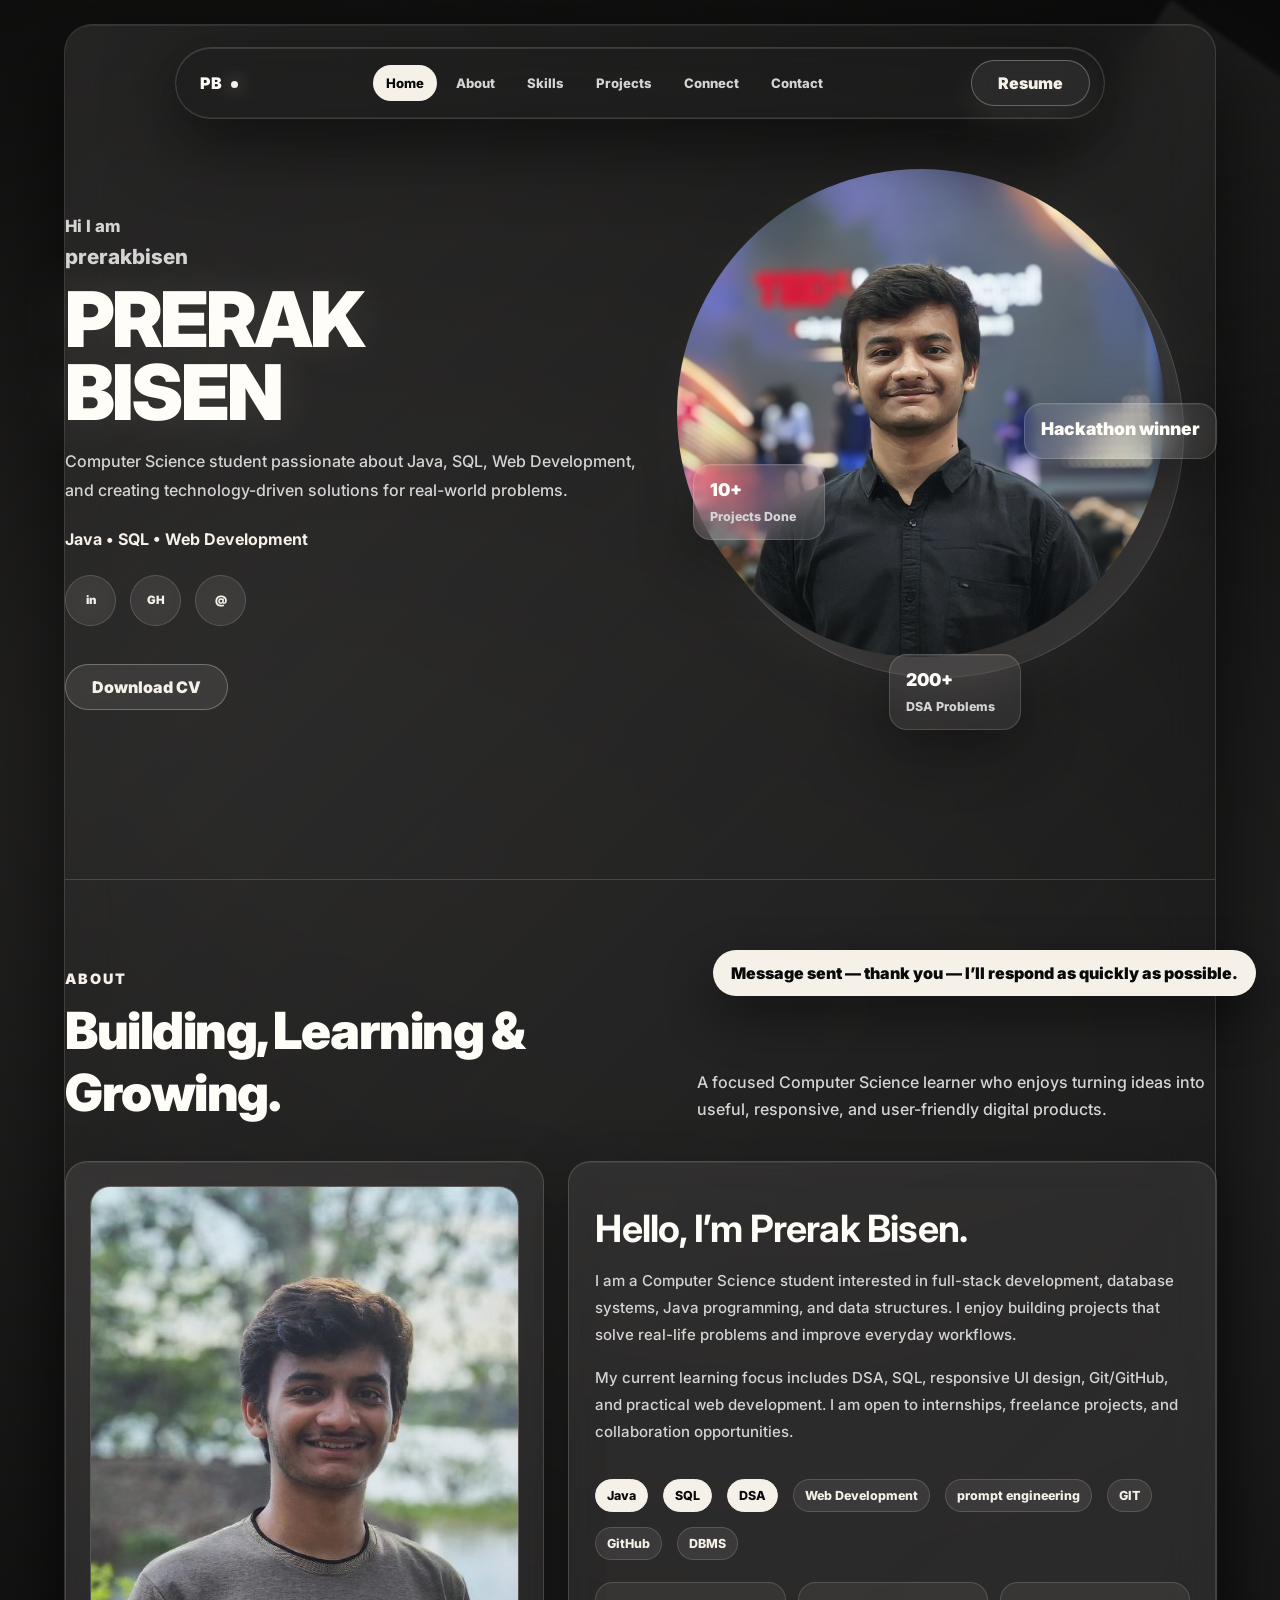
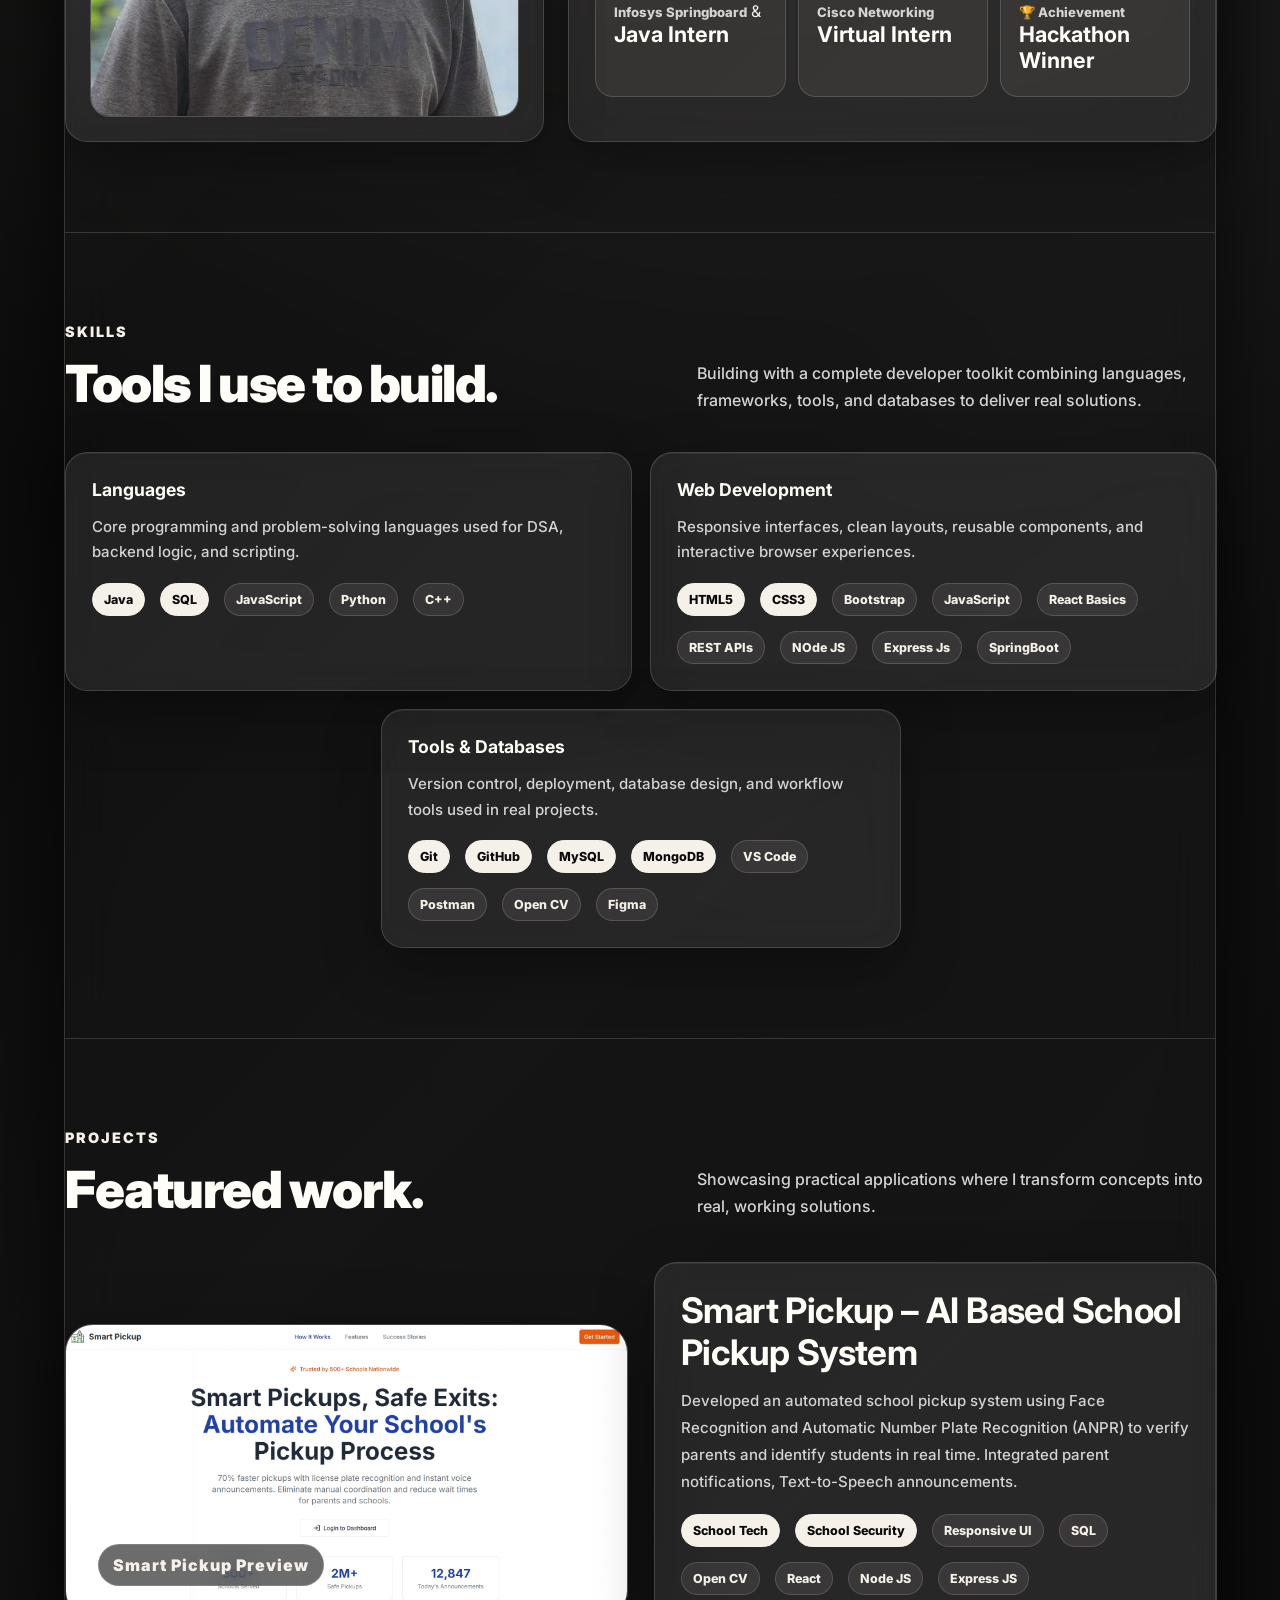
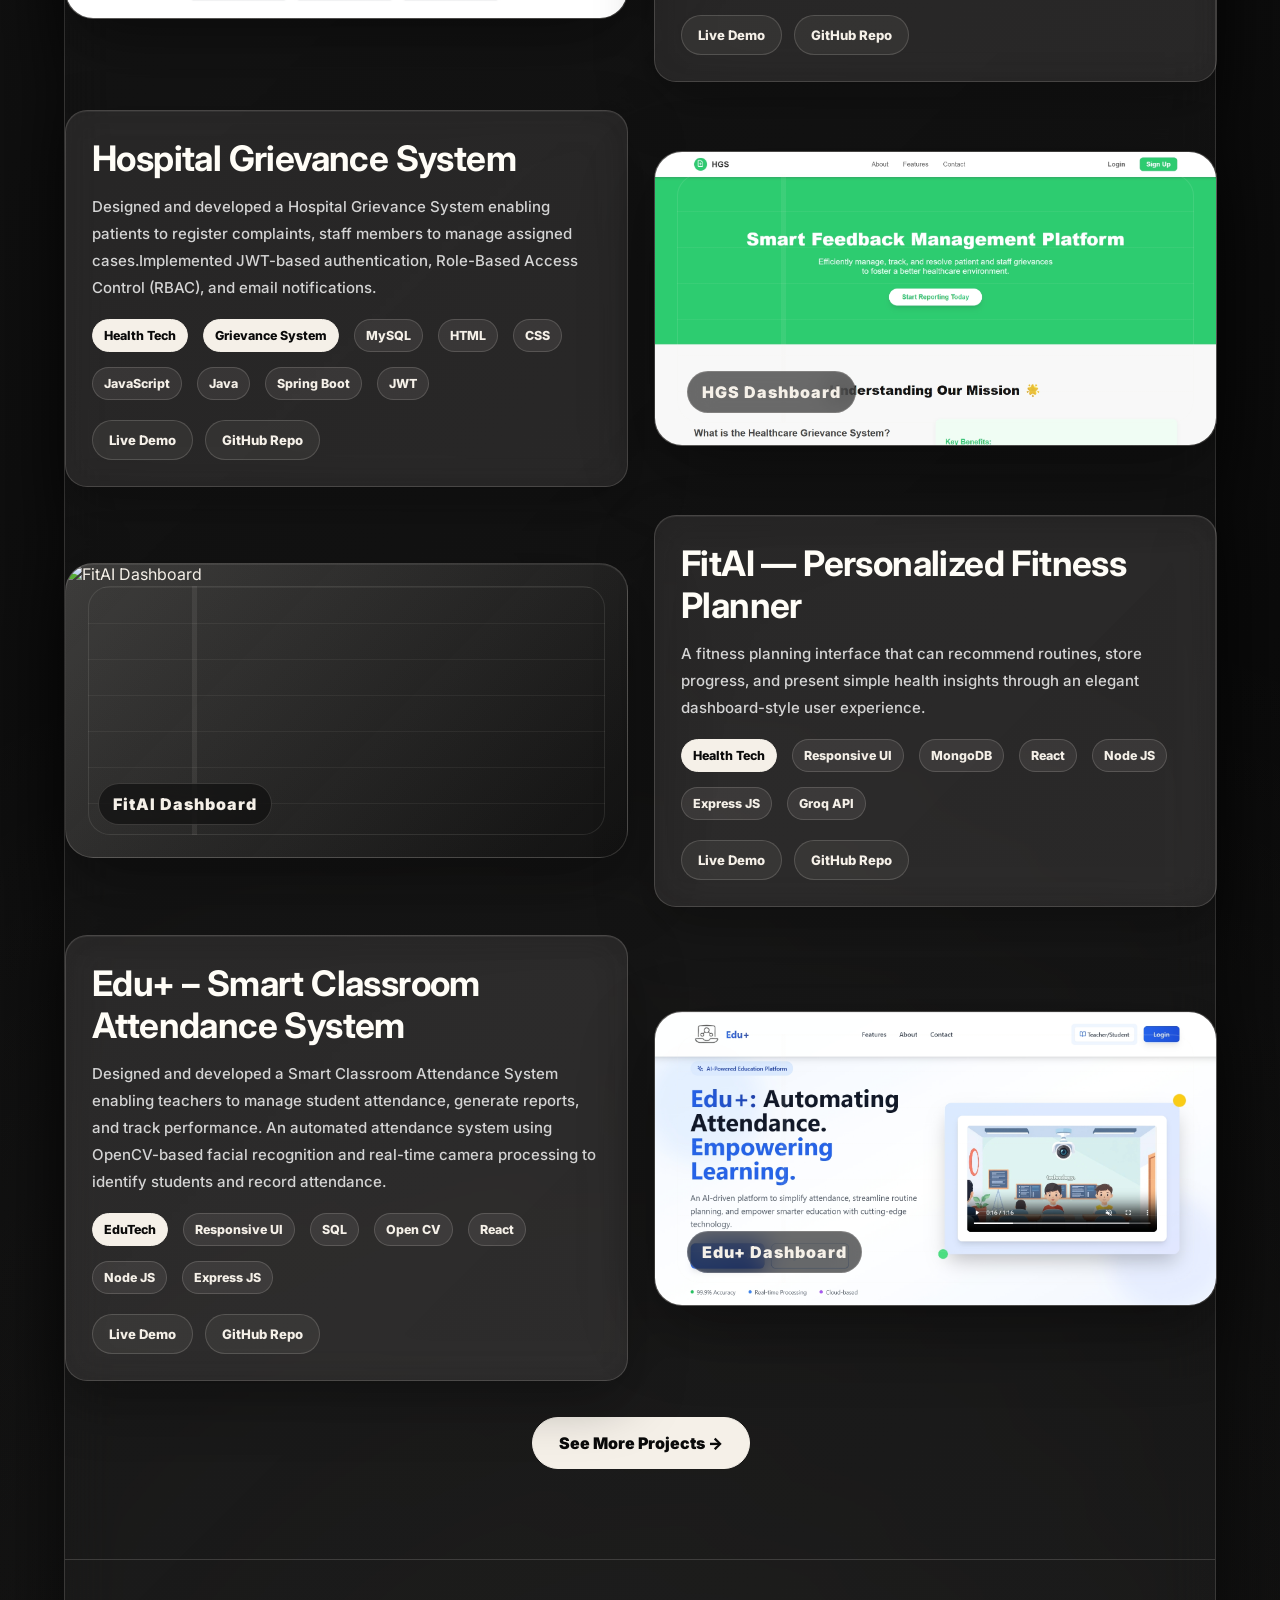
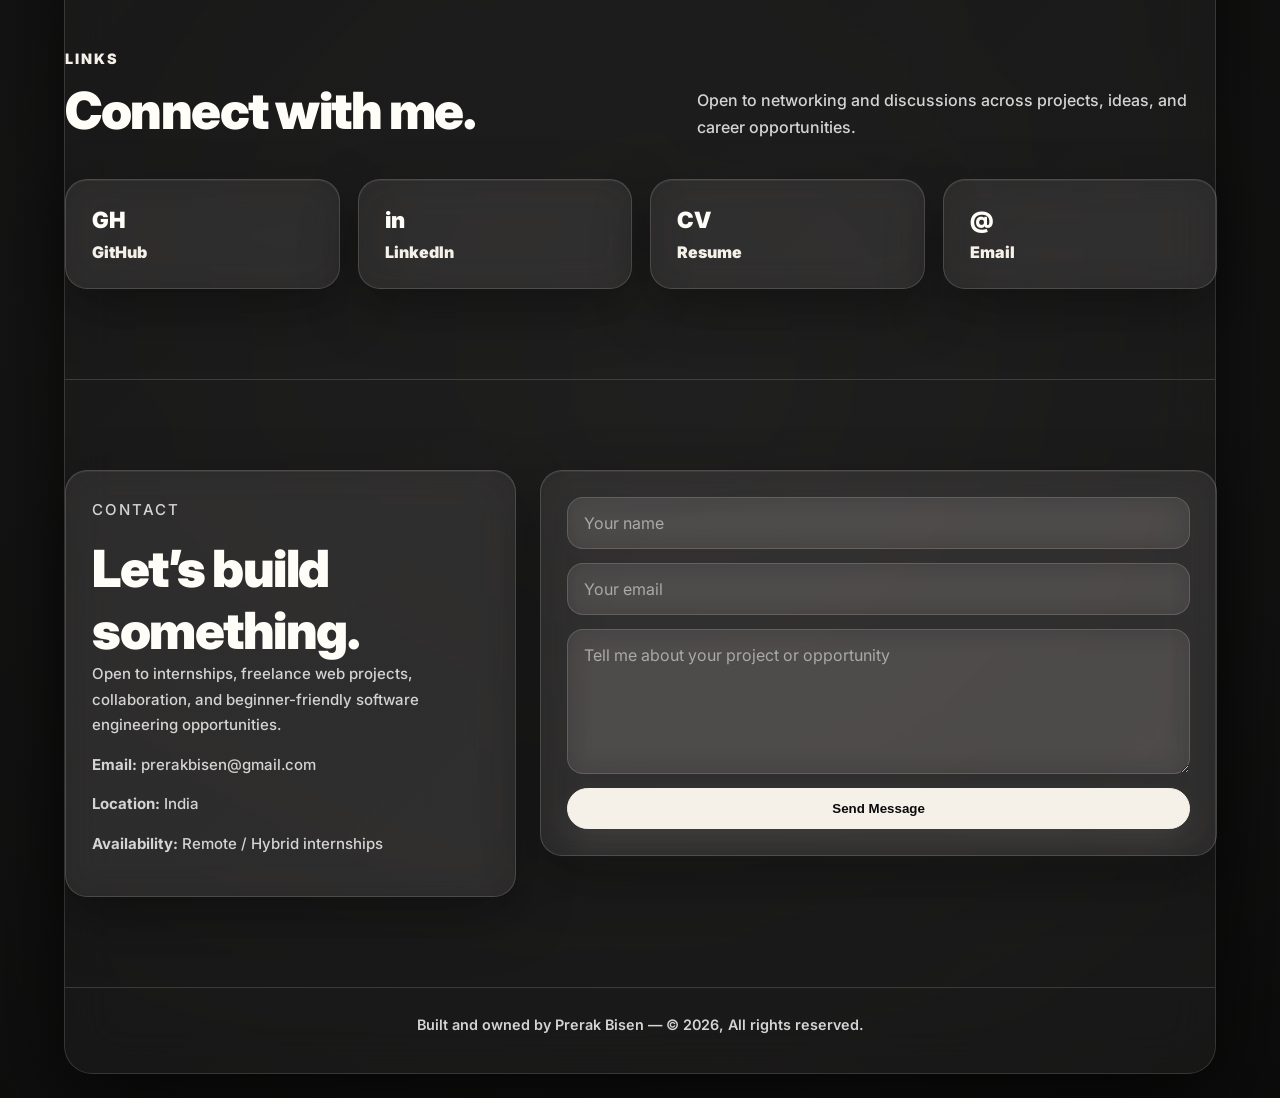
==== commit c18eca55: "Portfolio" ====
--- a/index.html
+++ b/index.html
@@ -63,7 +63,7 @@
           <div class="hero-actions">
             <!-- <a href="#contact" class="btn-primary">Hire Me</a> -->
 
-            <a href="/projects_img/Prerak__Bisen.pdf" class="btn-outline" download>Download CV</a>
+            <a href="projects_img/Prerak__Bisen.pdf" class="btn-outline" download>Download CV</a>
           </div>
 
         </div>
@@ -255,7 +255,7 @@
             <article class="zigzag-project">
 
               <div class="project-visual" data-label="Smart Pickup Preview">
-                <img src="/projects_img/smartpickup.png" alt="Smart Pickup Preview">
+                <img src="projects_img/smartpickup.png" alt="Smart Pickup Preview">
               </div>
               <div class="glass-card zigzag-content">
                 <h3>Smart Pickup – AI Based School Pickup System</h3>
@@ -288,7 +288,7 @@
             <article class="zigzag-project">
 
               <div class="project-visual" data-label="HGS Dashboard">
-                <img src="/projects_img/hgs.png" alt="HGS Dashboard">
+                <img src="projects_img/hgs.png" alt="HGS Dashboard">
               </div>
               <div class="glass-card zigzag-content">
                 <h3>Hospital Grievance System</h3>
@@ -319,7 +319,7 @@
             <article class="zigzag-project">
 
               <div class="project-visual" data-label="FitAI Dashboard">
-                <img src="/projects_img/fitai.png" alt="FitAI Dashboard">
+                <img src="projects_img/fitai.png" alt="FitAI Dashboard">
               </div>
               <div class="glass-card zigzag-content">
                 <h3>FitAI — Personalized Fitness Planner</h3>
@@ -351,7 +351,7 @@
             <article class="zigzag-project">
 
               <div class="project-visual" data-label="Edu+ Dashboard">
-                <img src="/projects_img/edu+.png" alt="Edu+ Dashboard">
+                <img src="projects_img/edu+.png" alt="Edu+ Dashboard">
               </div>
               <div class="glass-card zigzag-content">
                 <h3>Edu+ – Smart Classroom Attendance System</h3>
@@ -433,7 +433,7 @@
 
     <footer>
 
-      © 2026 Prerak Bisen. Computer Science Student Portfolio. Built with HTML, CSS & JavaScript.
+      Built and owned by Prerak Bisen — © 2026, All rights reserved.
     </footer>
   </div>
 
@@ -441,4 +441,4 @@
   <script src="index.js"></script>
 </body>
 
-</html>+</html>
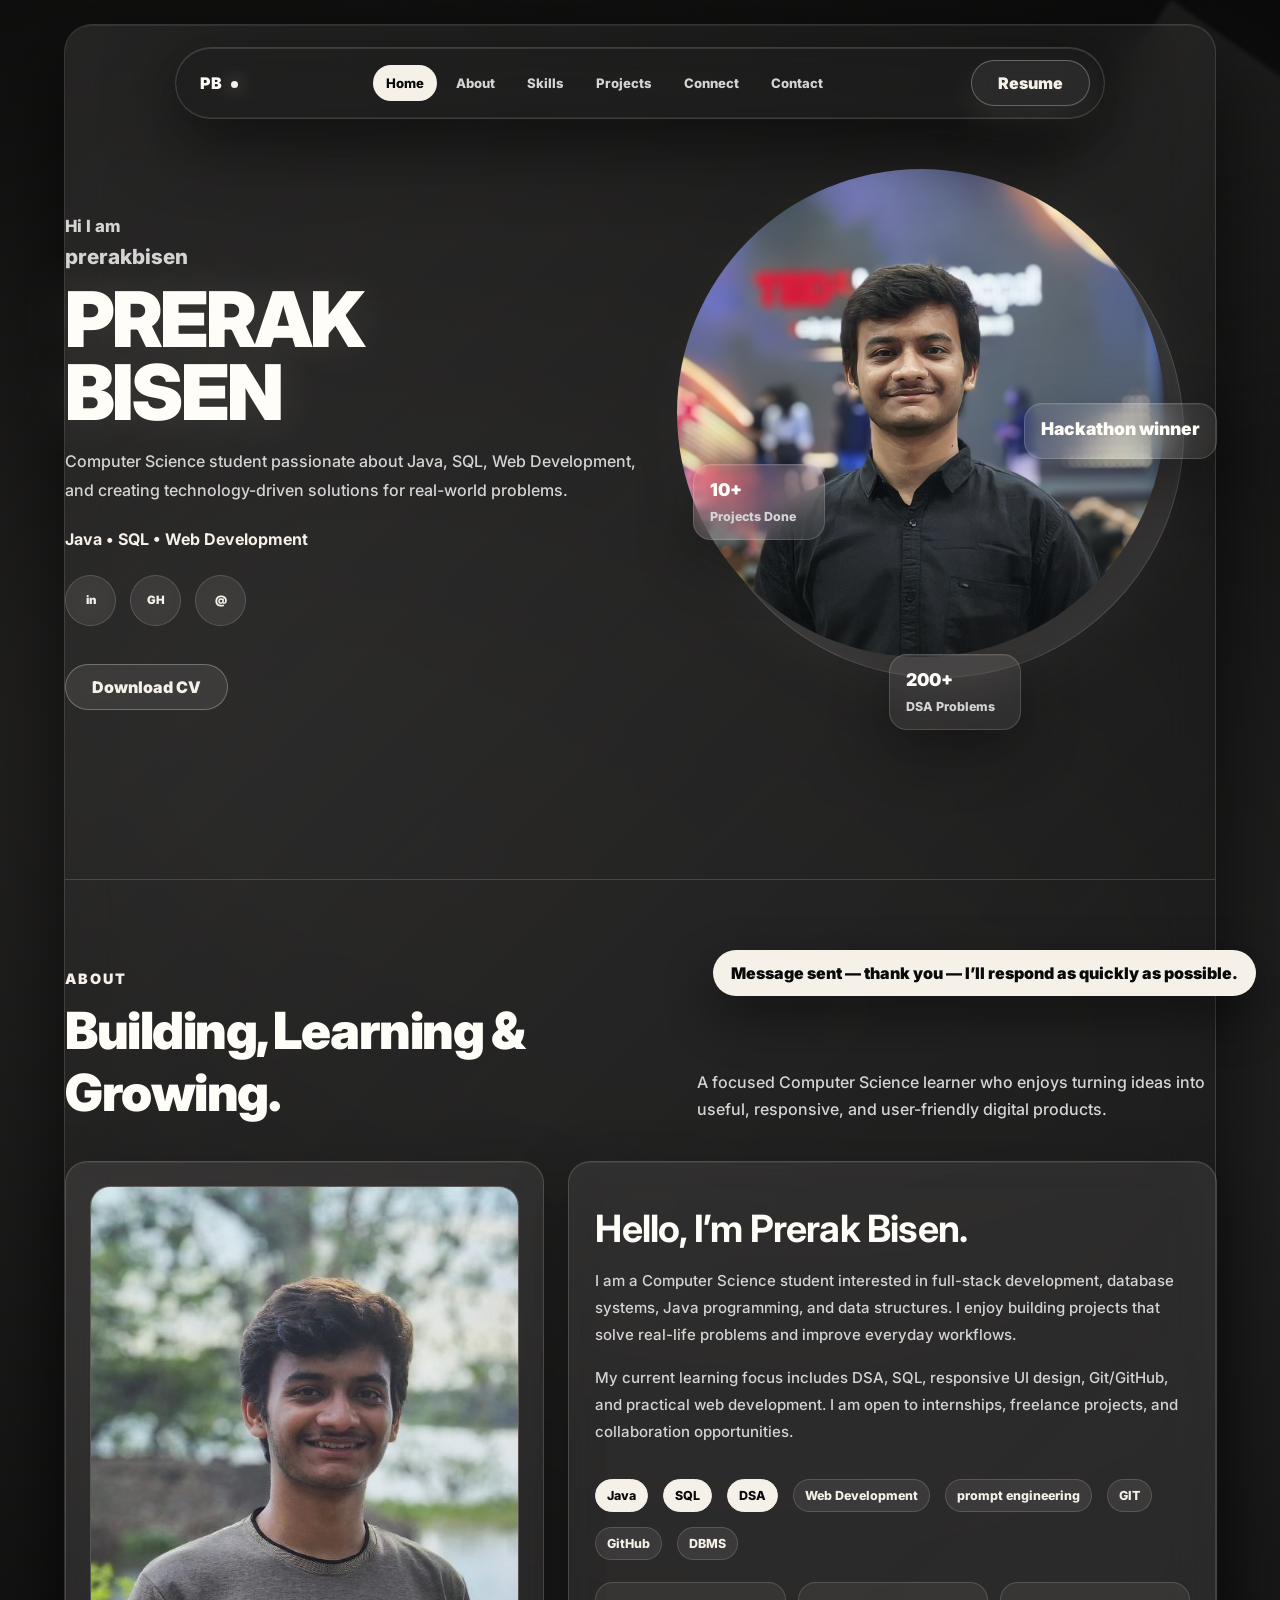
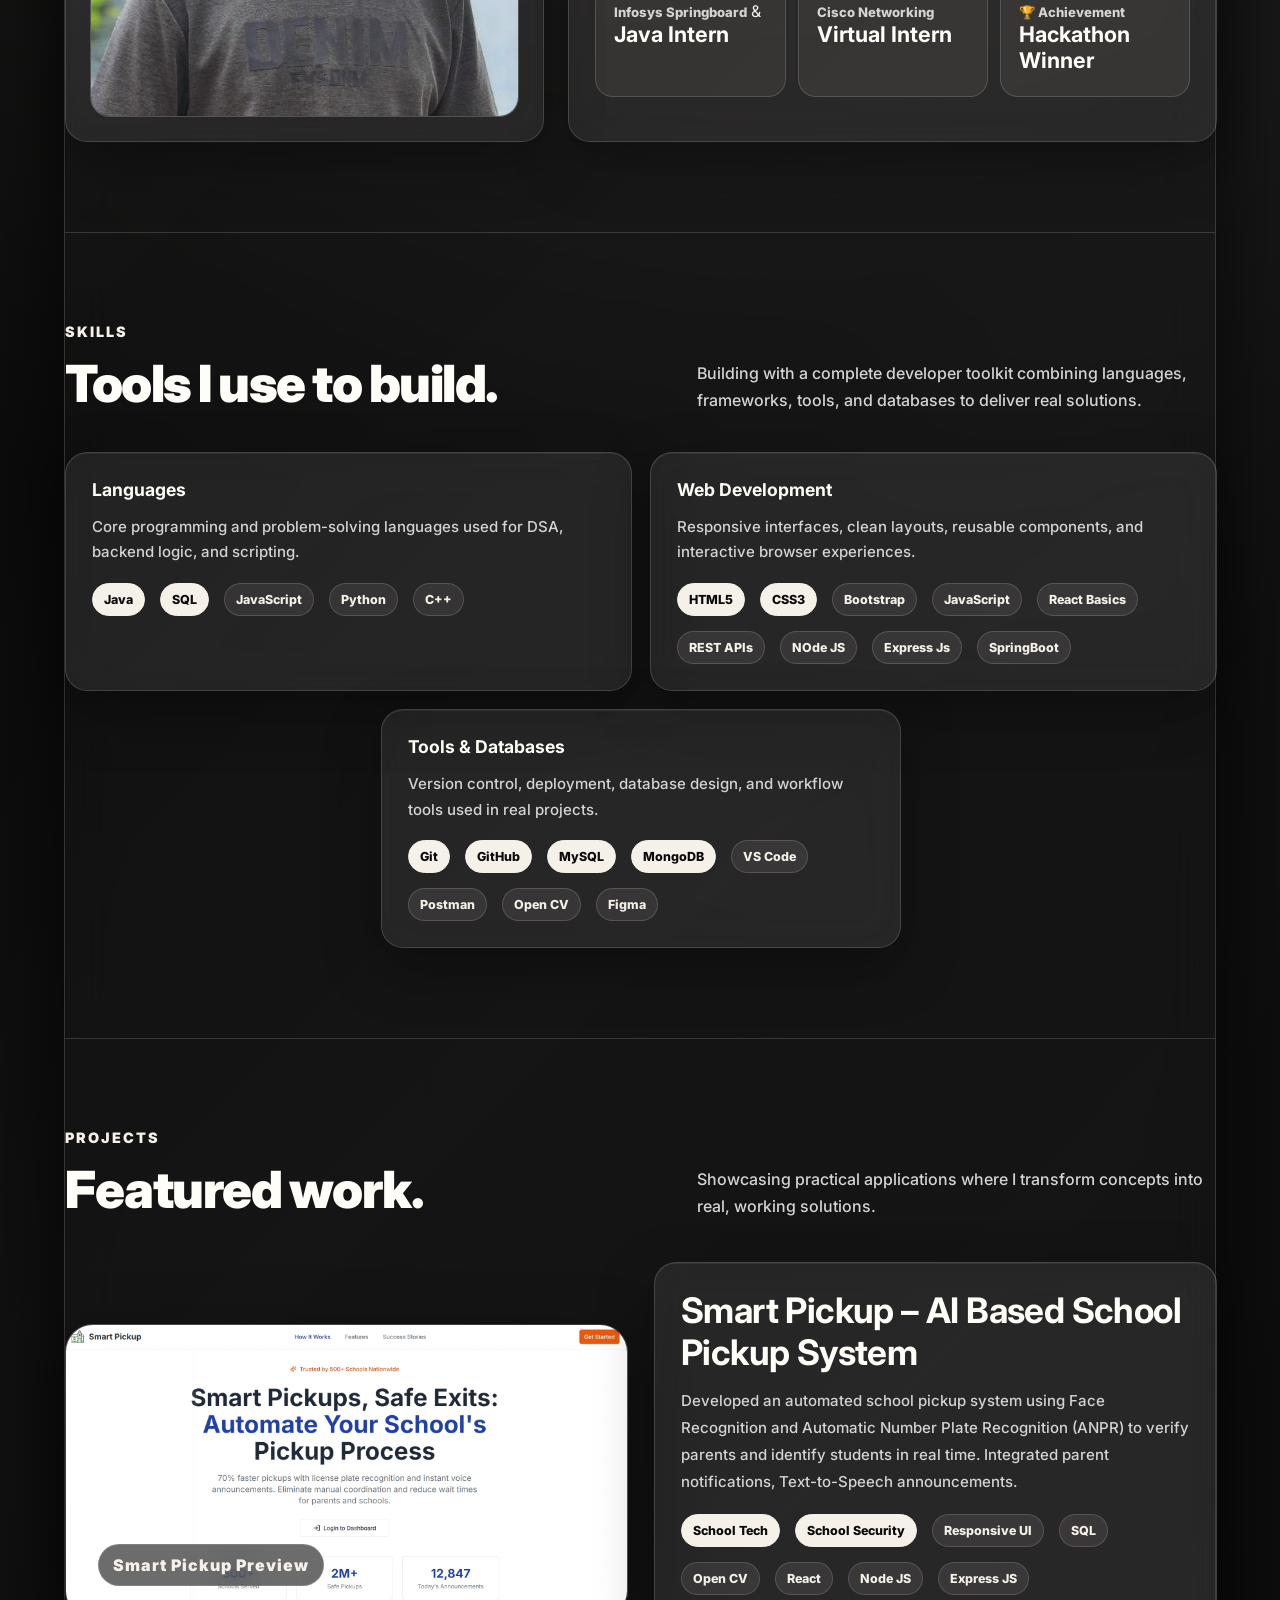
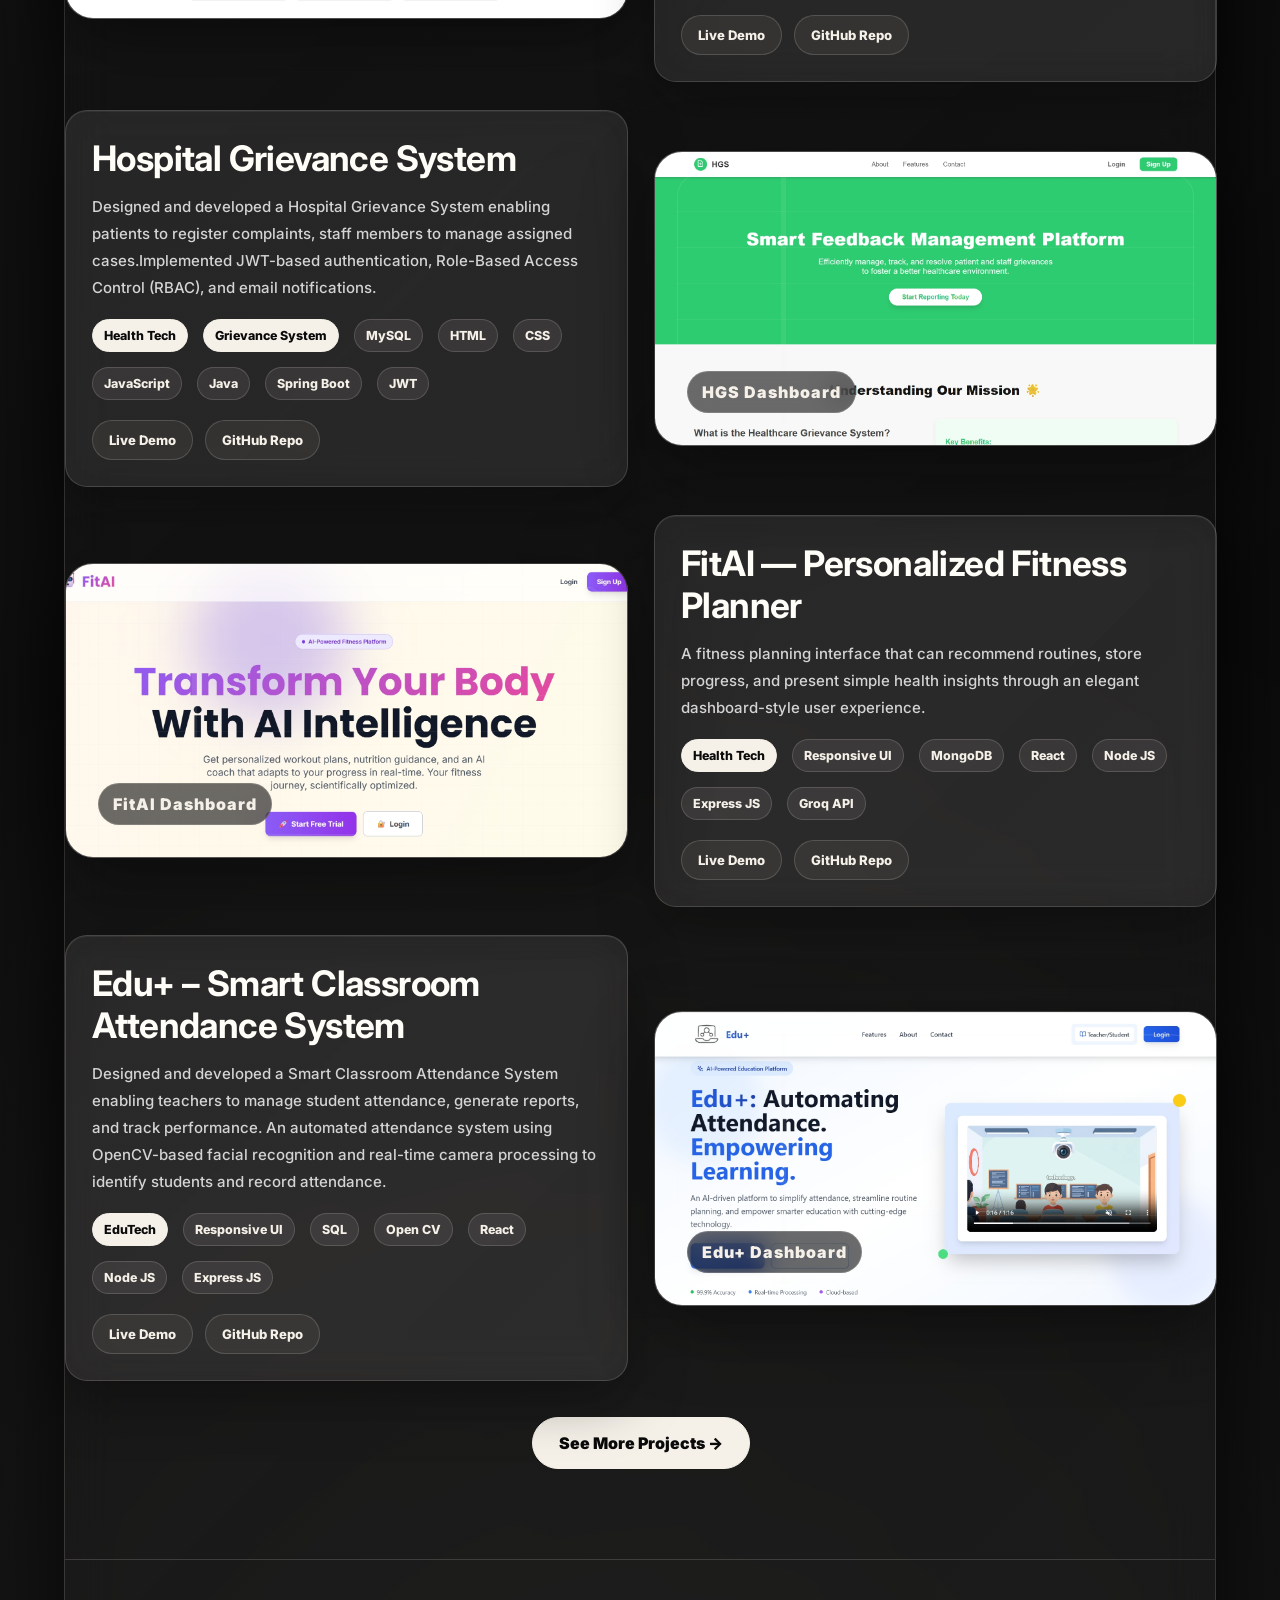
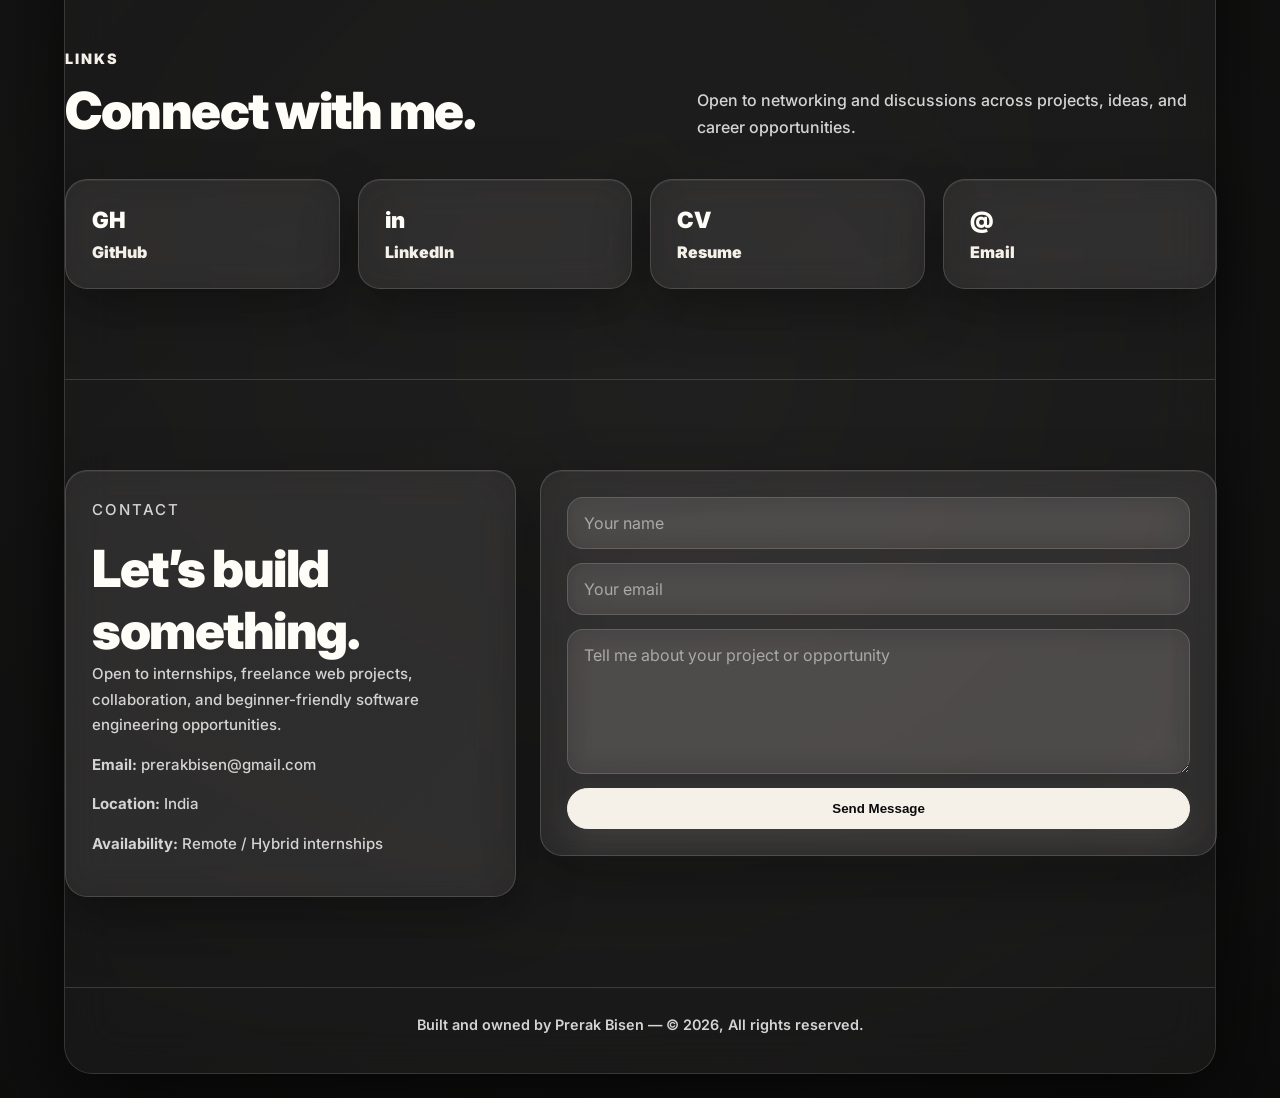
==== commit a73bd8d0: "Portfolio" ====
--- a/index.html
+++ b/index.html
@@ -319,7 +319,7 @@
             <article class="zigzag-project">
 
               <div class="project-visual" data-label="FitAI Dashboard">
-                <img src="projects_img/fitai.png" alt="FitAI Dashboard">
+                <img src="projects_img/FitAi.png" alt="FitAI Dashboard">
               </div>
               <div class="glass-card zigzag-content">
                 <h3>FitAI — Personalized Fitness Planner</h3>
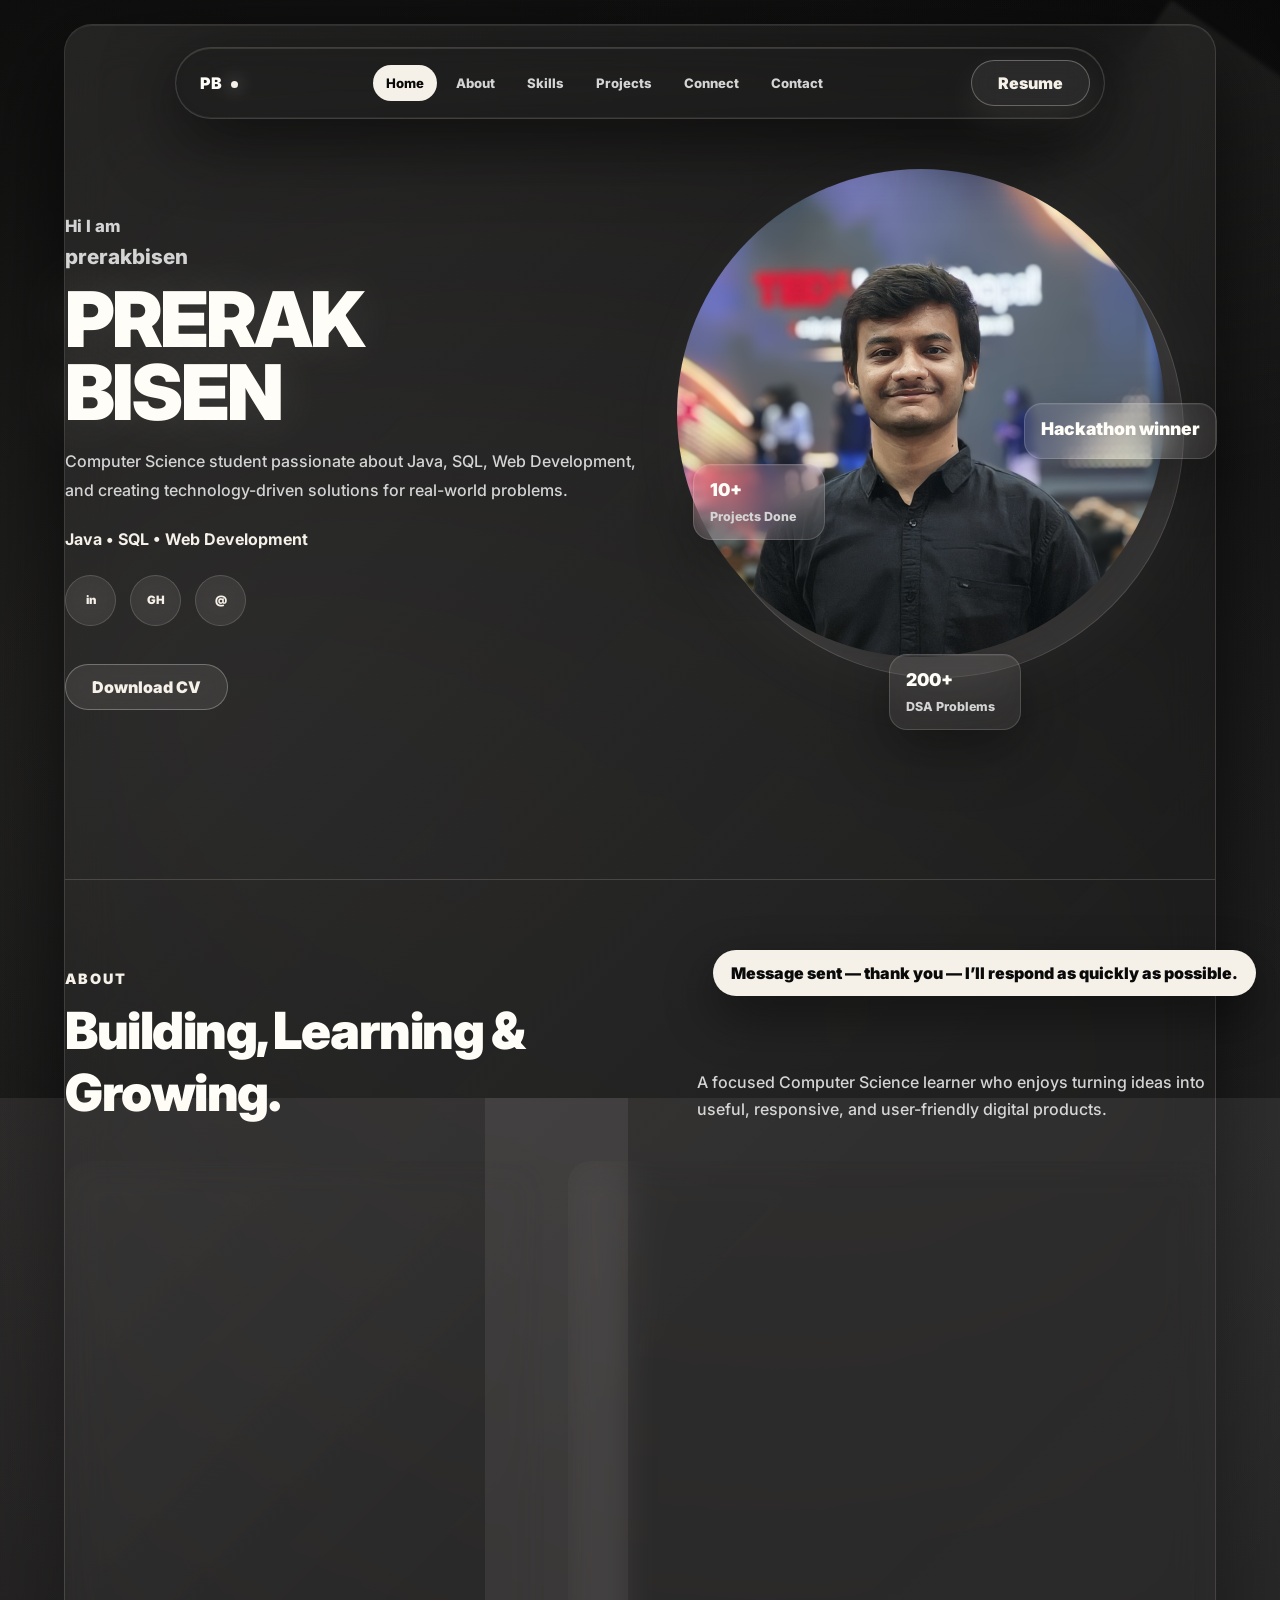
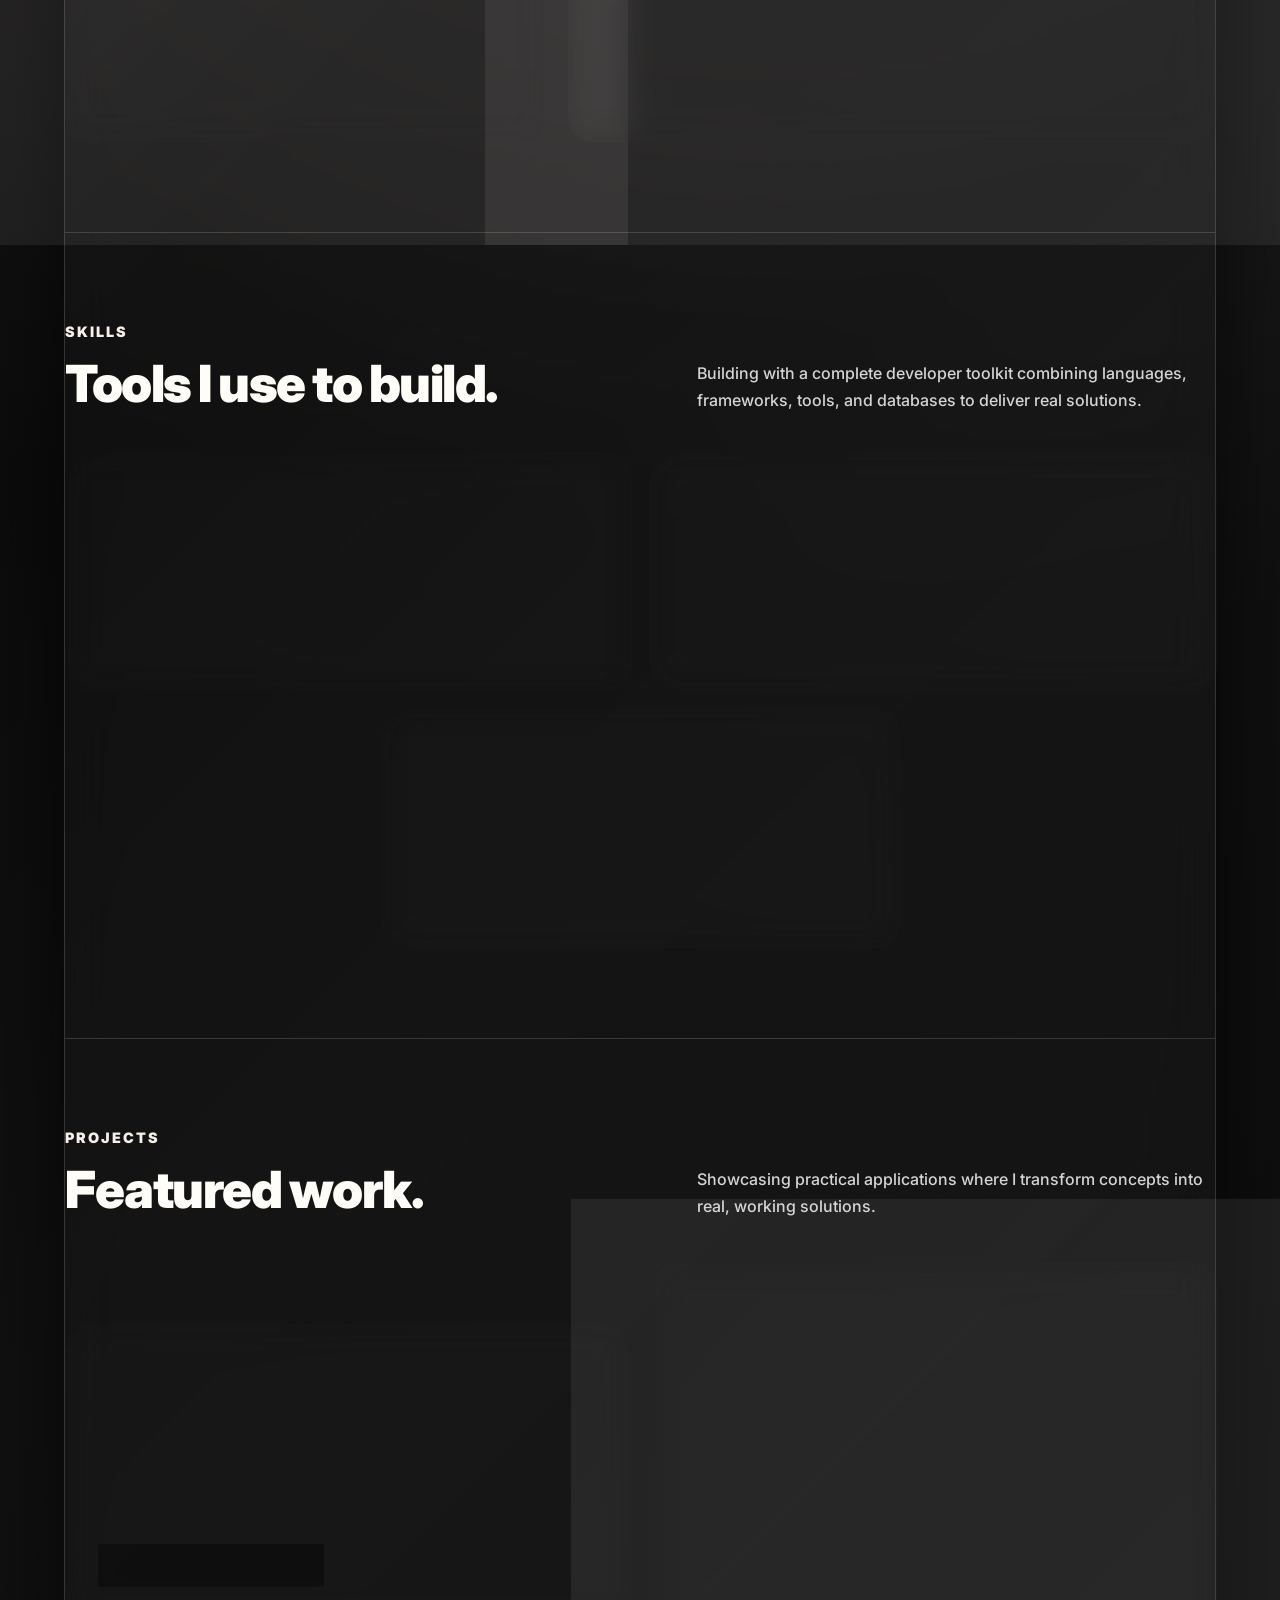
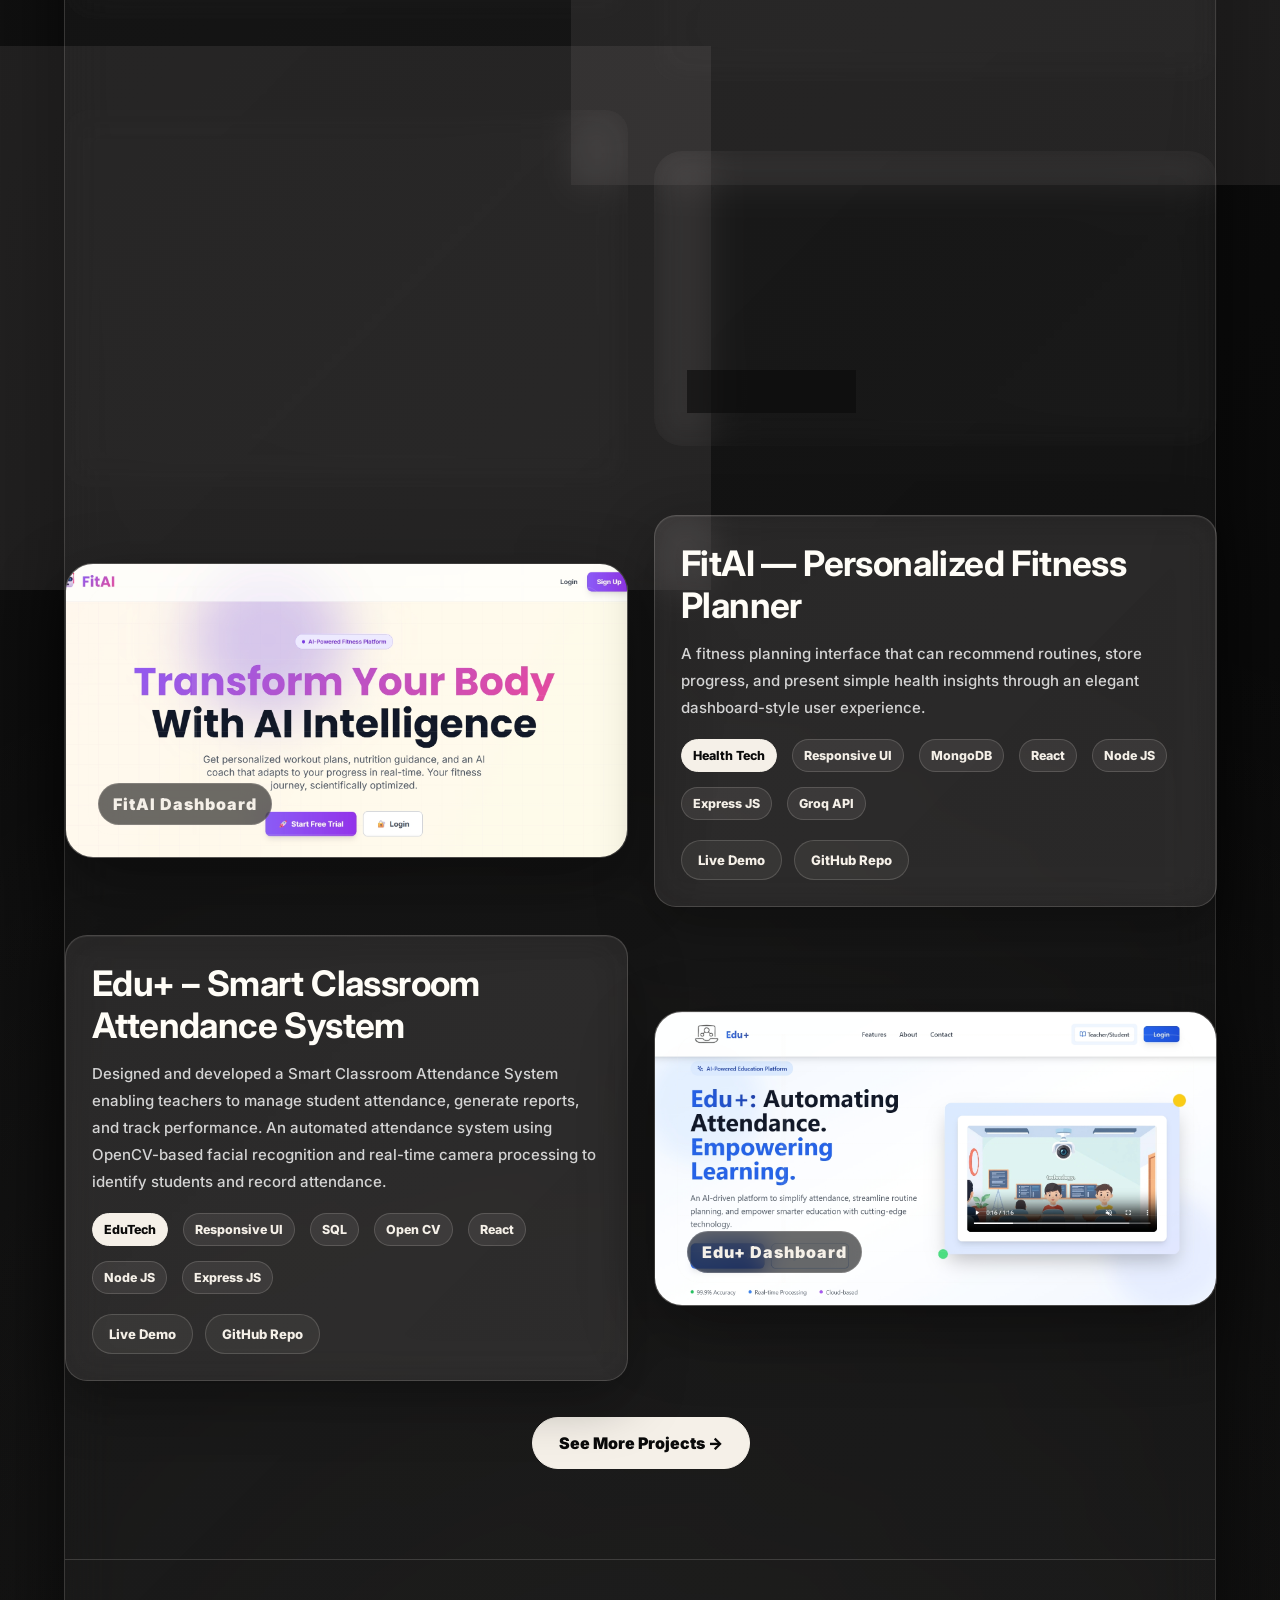
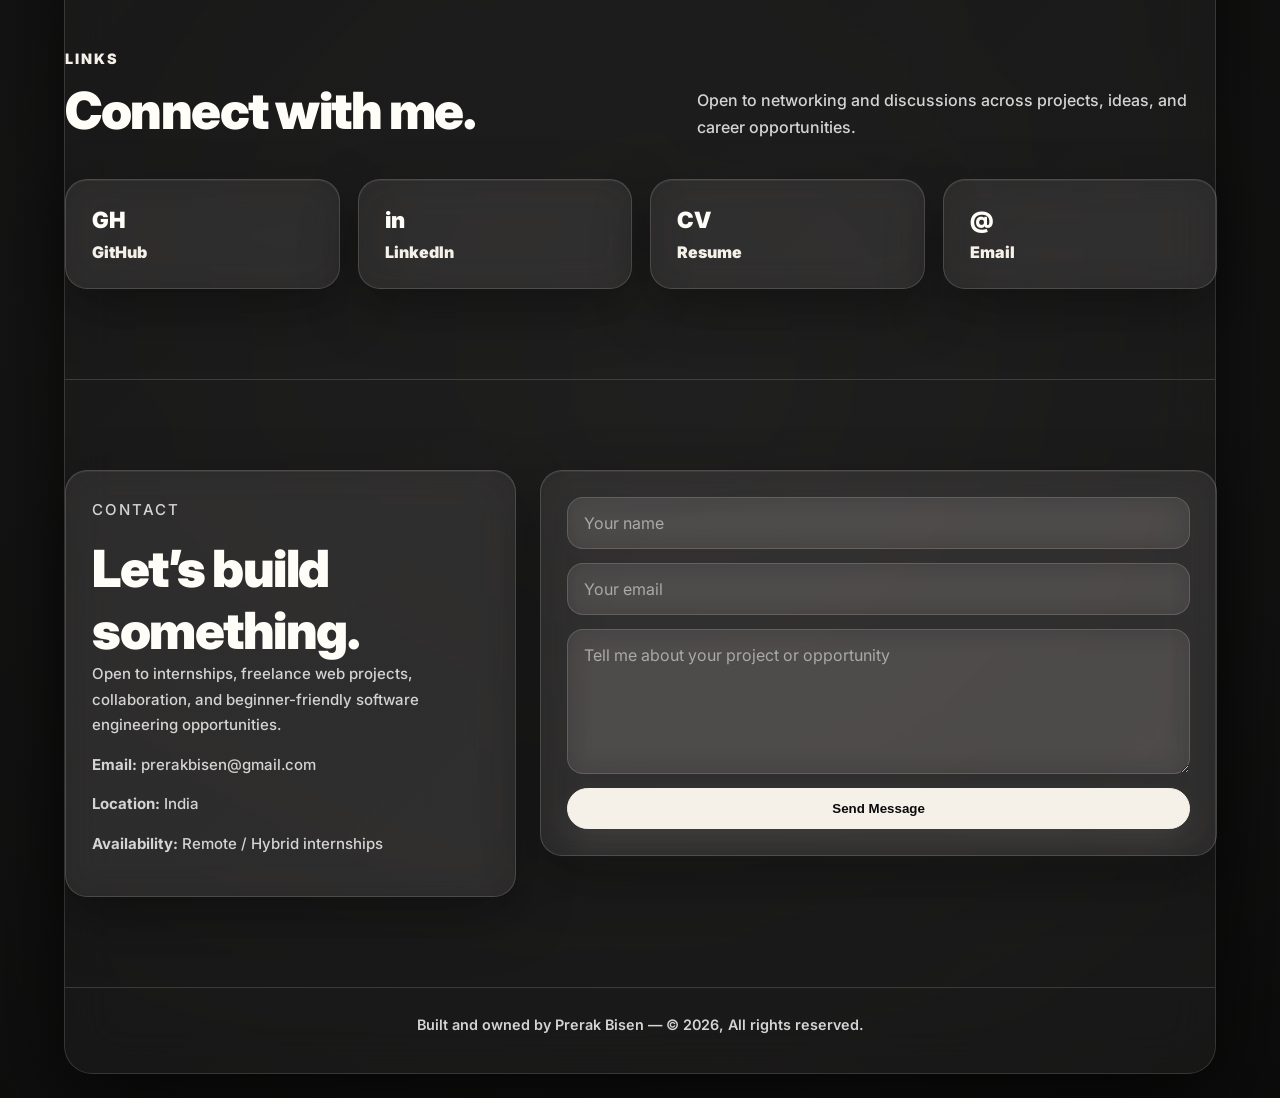
==== commit 680c73d2: "Mail added to contact" ====
--- a/index.html
+++ b/index.html
@@ -421,7 +421,8 @@
             <p><strong>Availability:</strong> Remote / Hybrid internships</p>
           </div>
 
-          <form class="glass-card" id="contactForm">
+          <form action="https://api.web3forms.com/submit" method="POST" class="glass-card" id="contactForm">
+            <input type="hidden" name="access_key" value="c393b215-9a0c-425b-b65f-630a89ddf248">
             <input type="text" name="name" placeholder="Your name" required>
             <input type="email" name="email" placeholder="Your email" required>
             <textarea name="message" placeholder="Tell me about your project or opportunity" required></textarea>
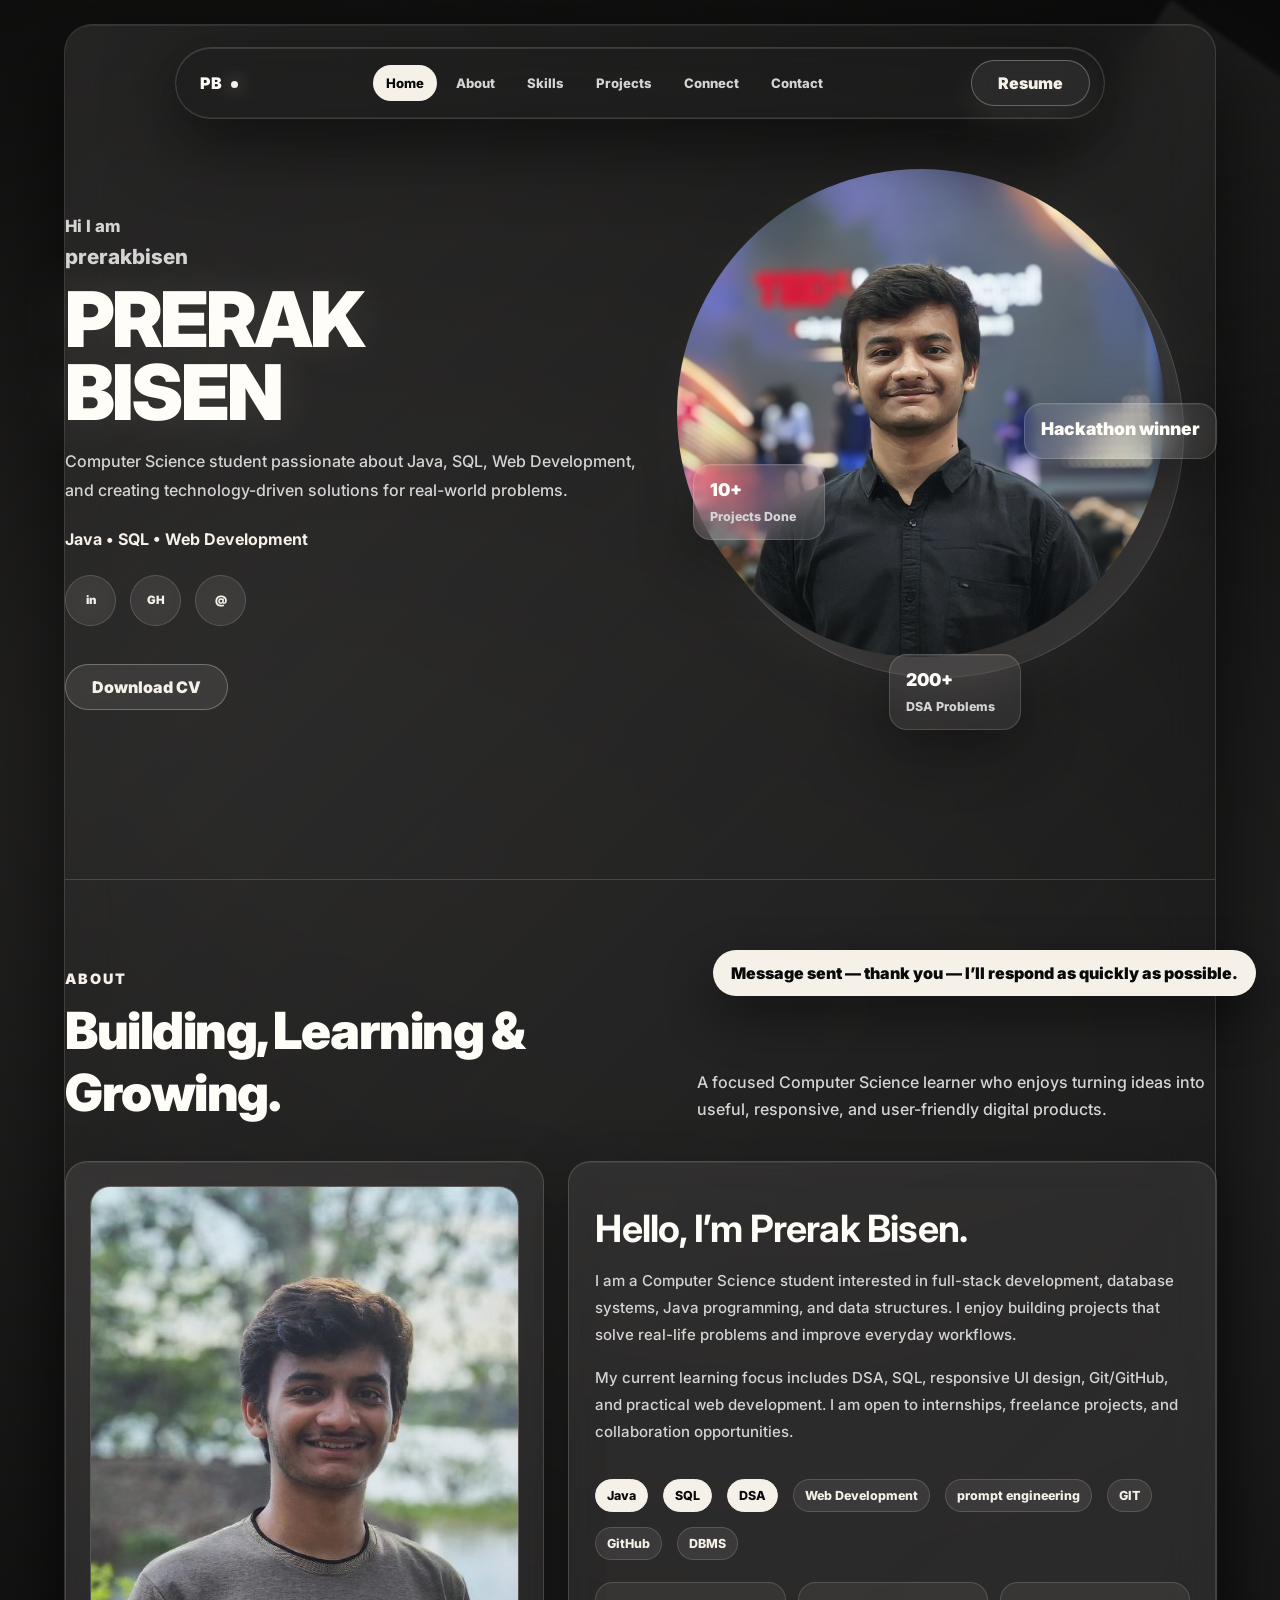
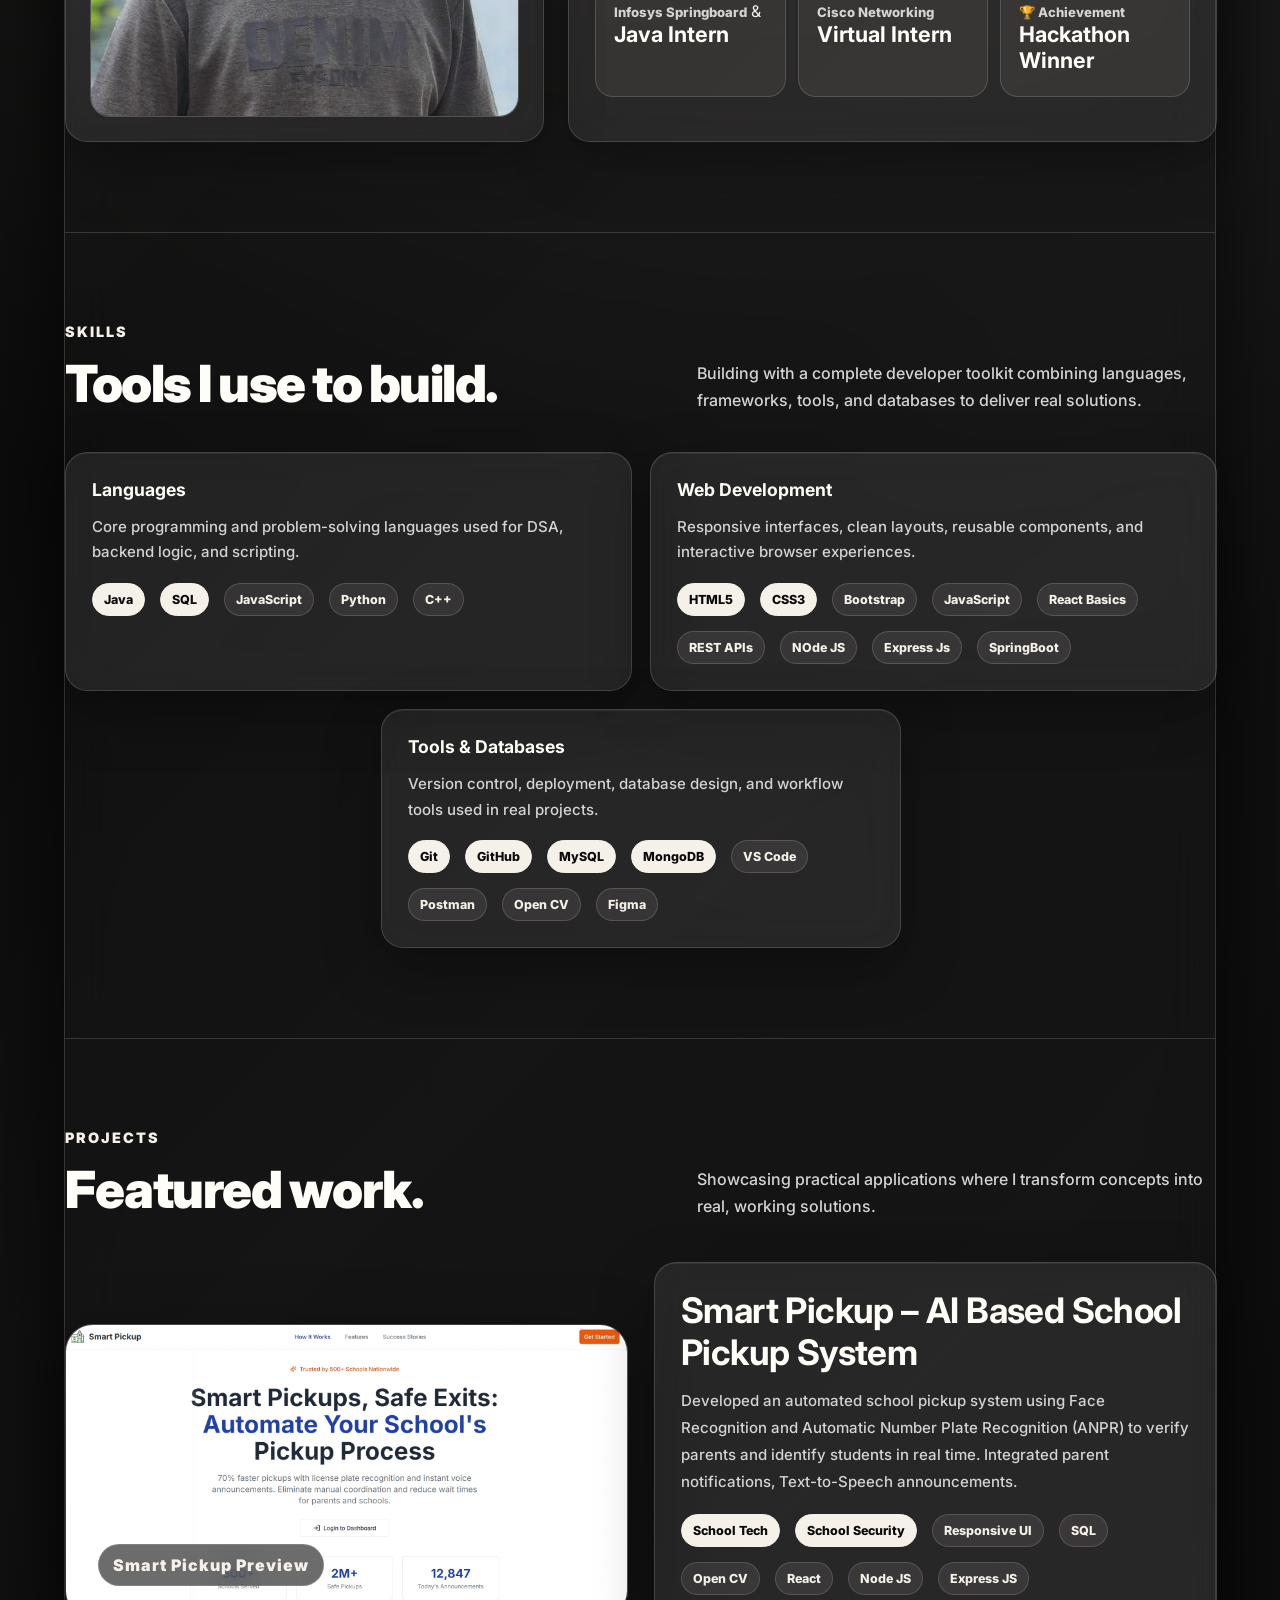
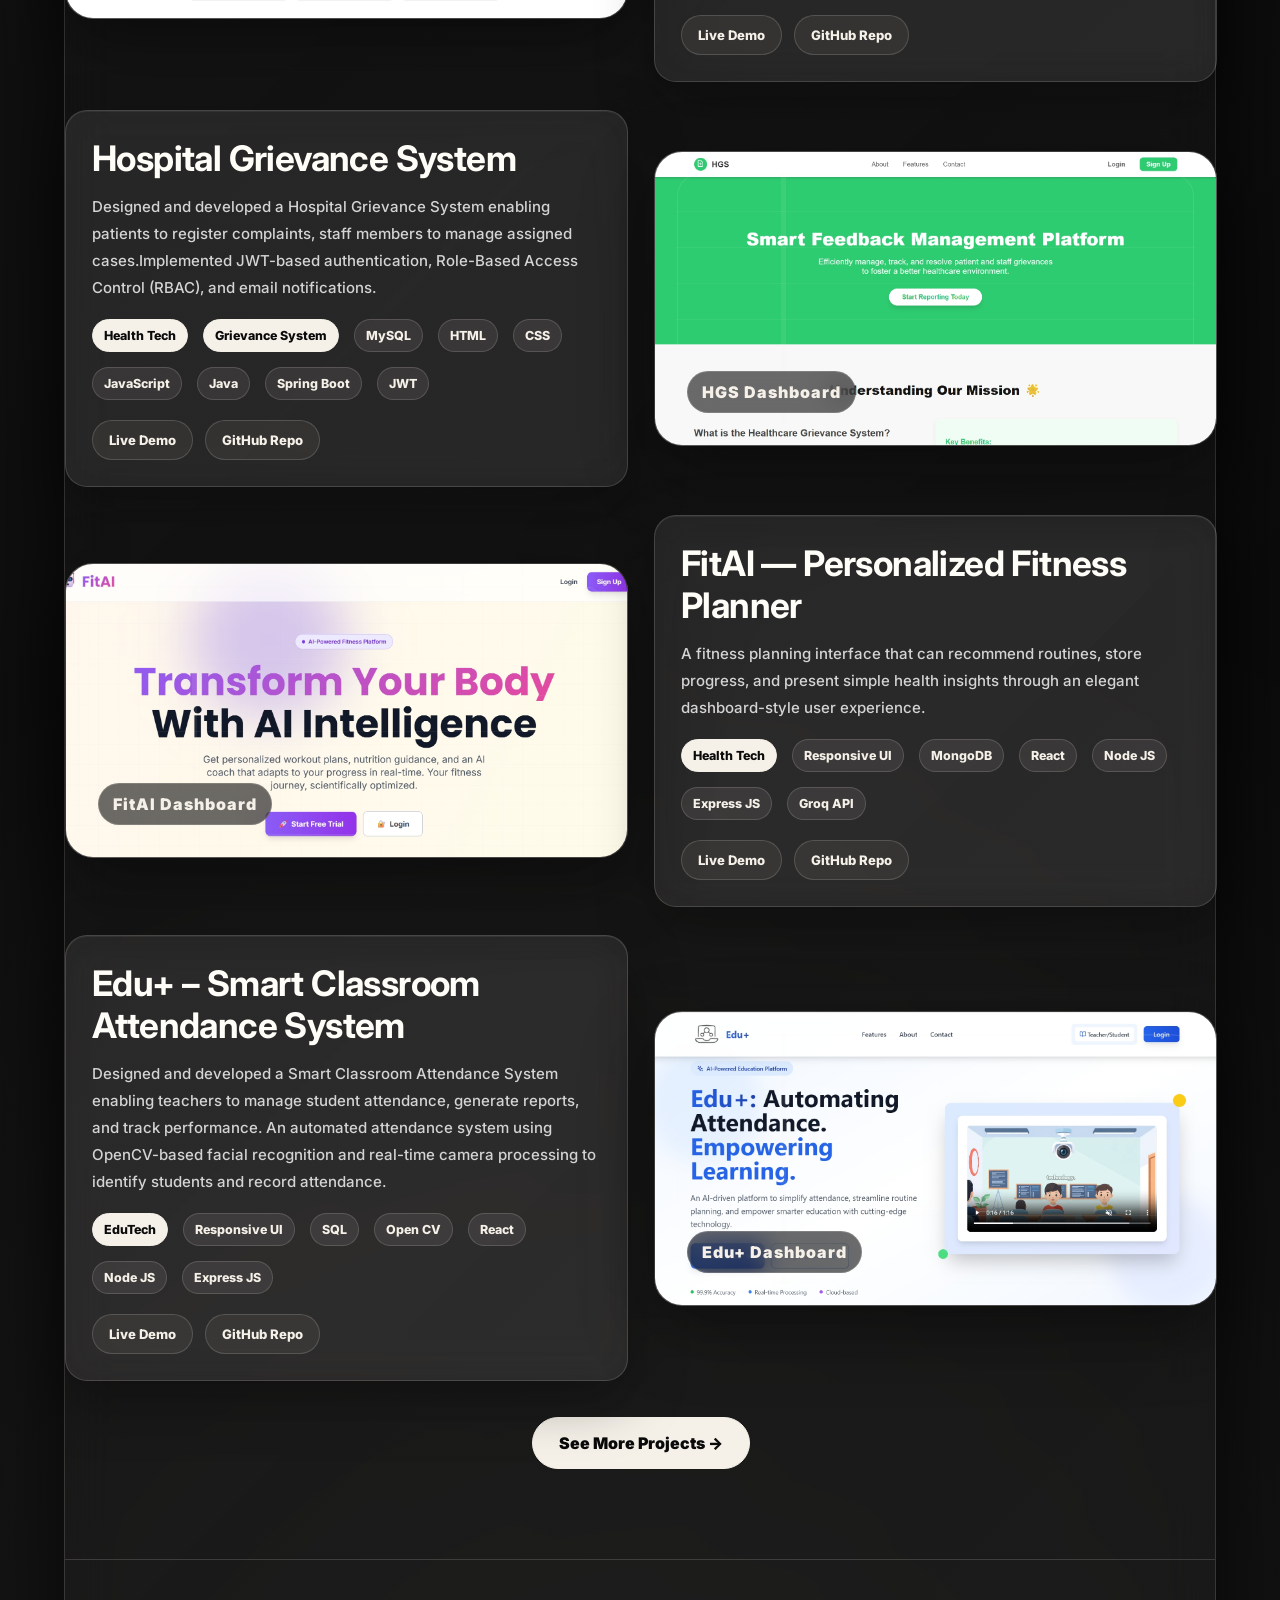
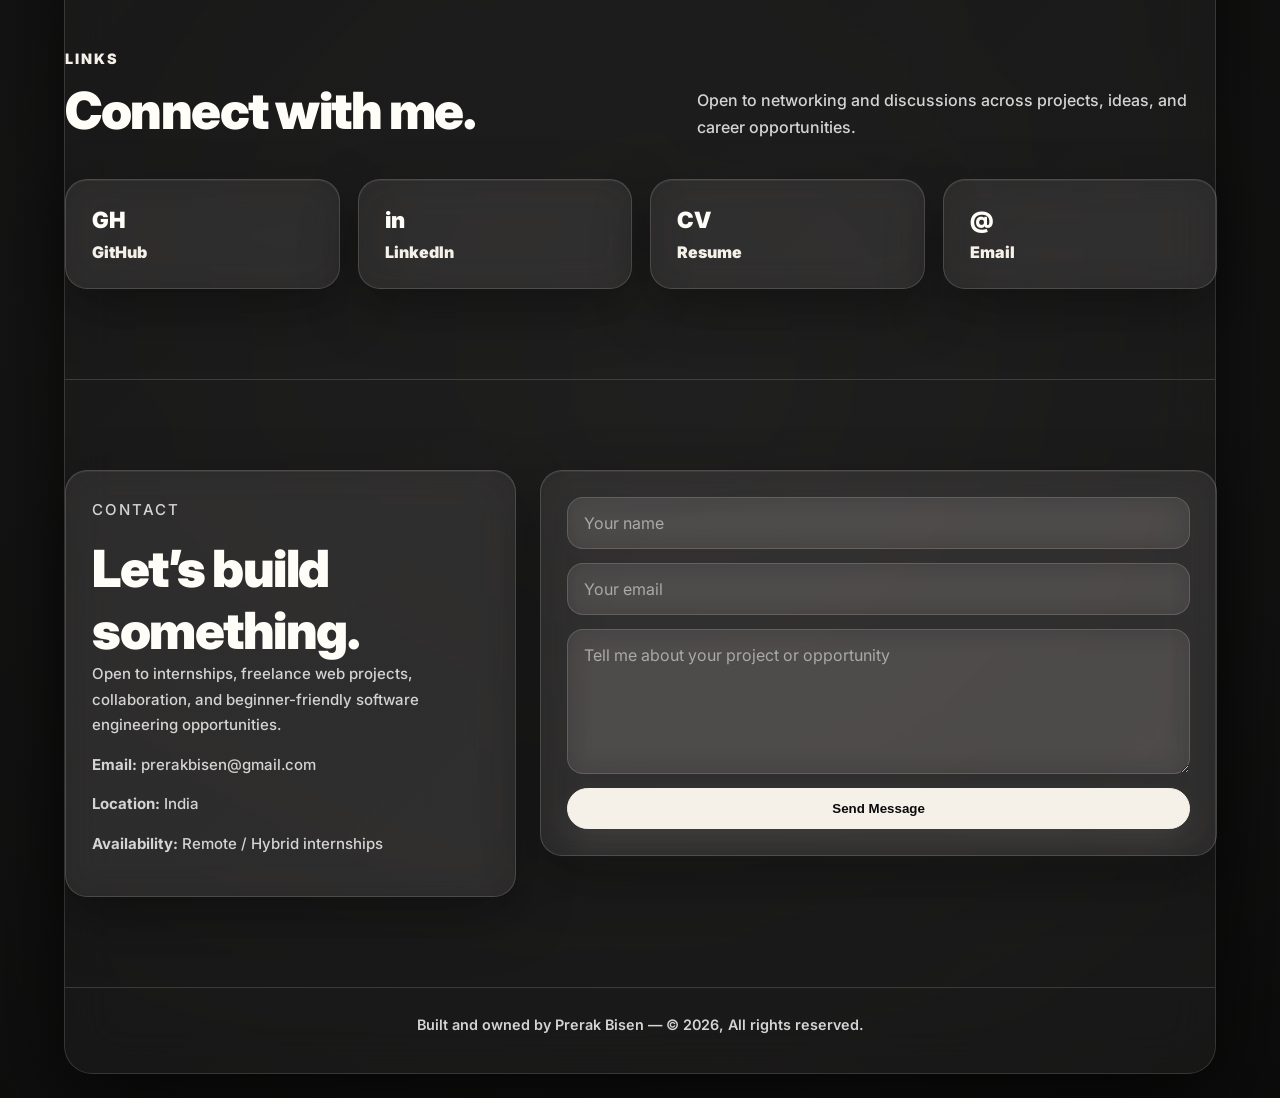
==== commit 702441aa: "Mail updated in contact" ====
--- a/index.html
+++ b/index.html
@@ -423,6 +423,7 @@
 
           <form action="https://api.web3forms.com/submit" method="POST" class="glass-card" id="contactForm">
             <input type="hidden" name="access_key" value="c393b215-9a0c-425b-b65f-630a89ddf248">
+            <input type="hidden" name="from_name" value="Portfolio Contact Form">
             <input type="text" name="name" placeholder="Your name" required>
             <input type="email" name="email" placeholder="Your email" required>
             <textarea name="message" placeholder="Tell me about your project or opportunity" required></textarea>
